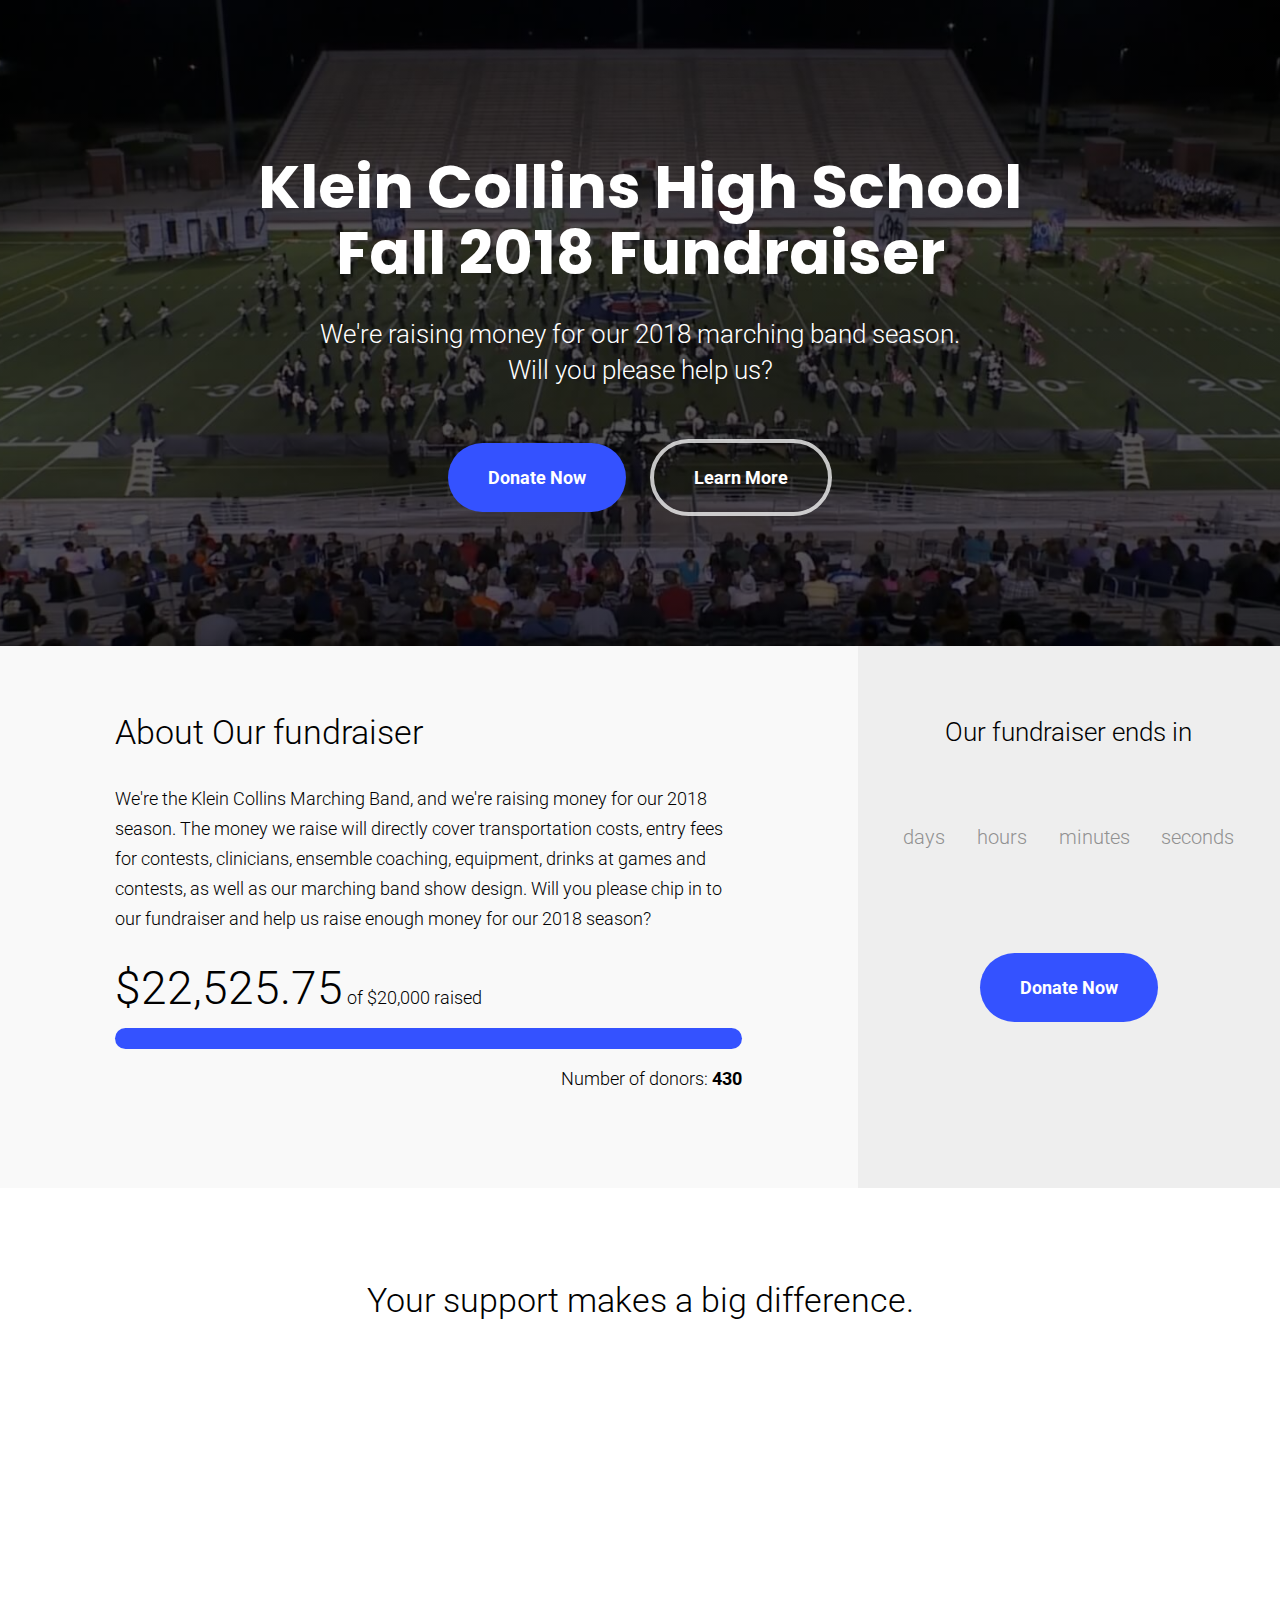
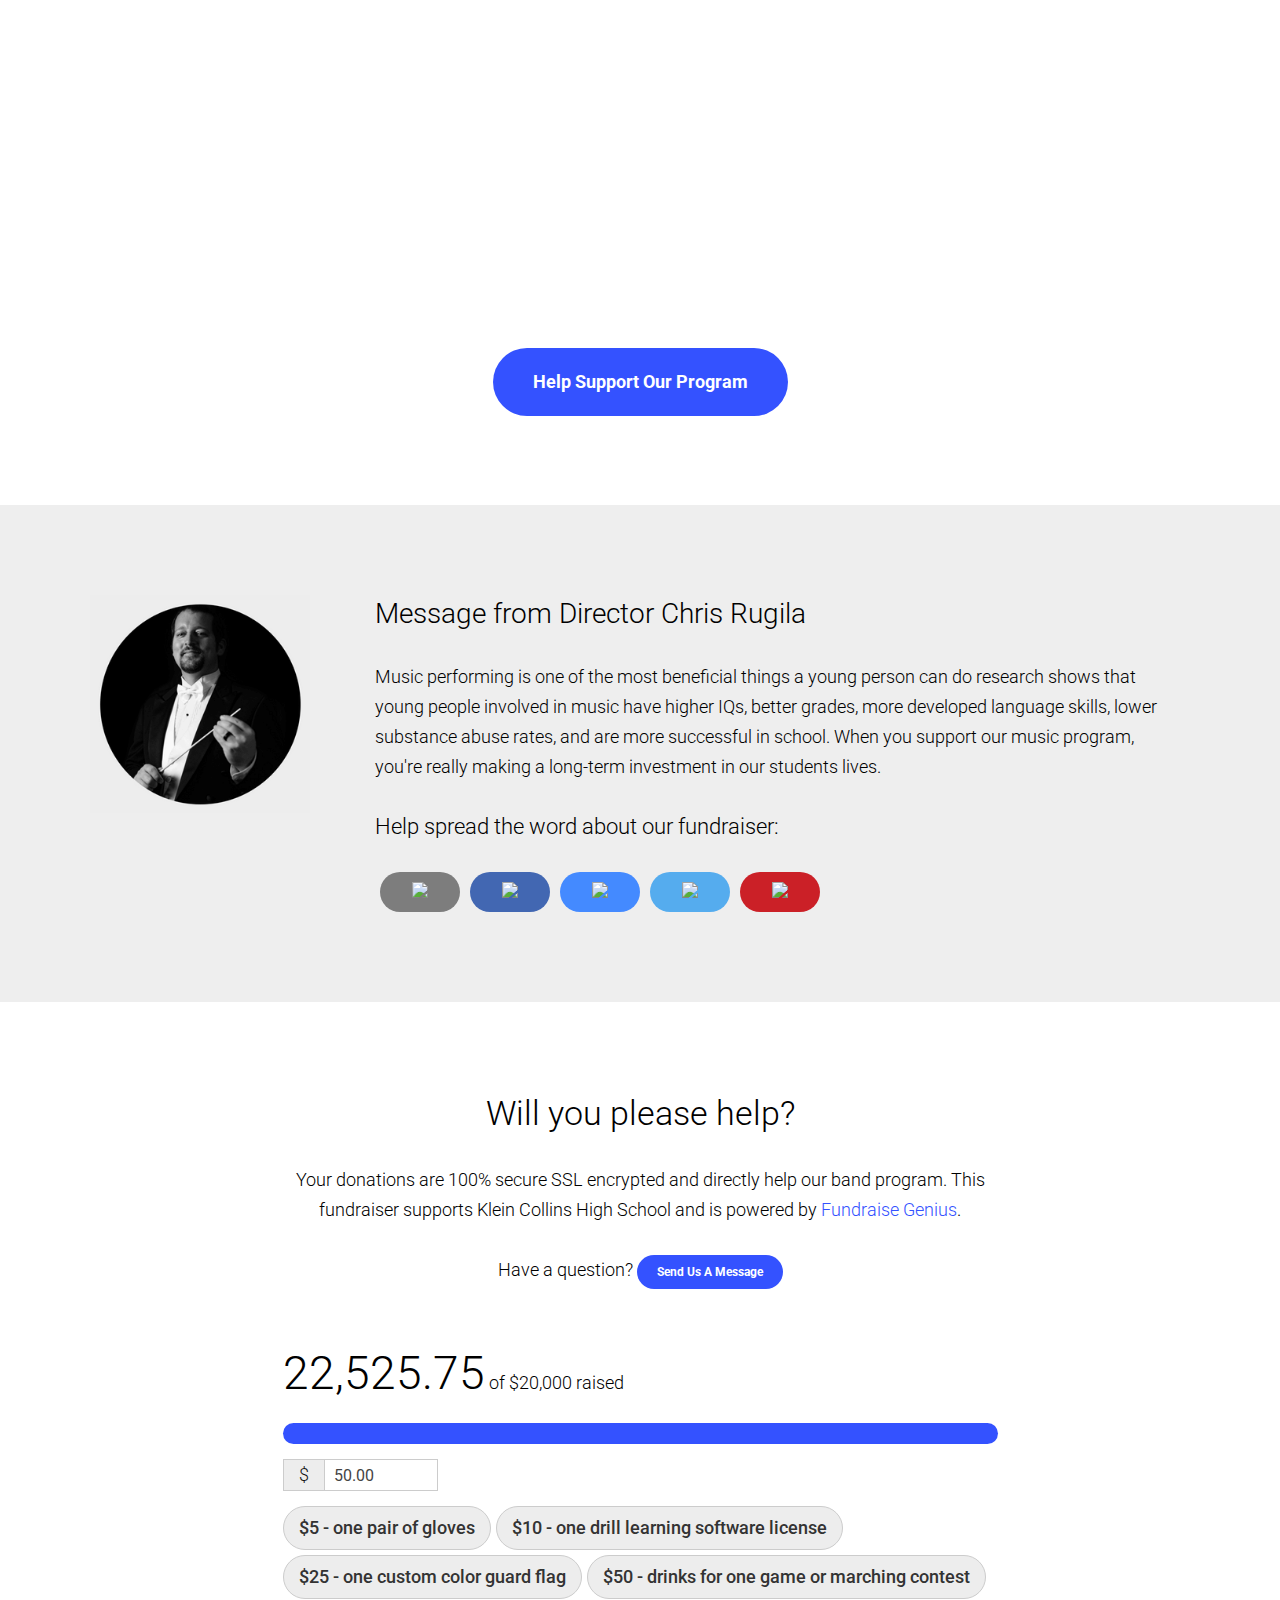
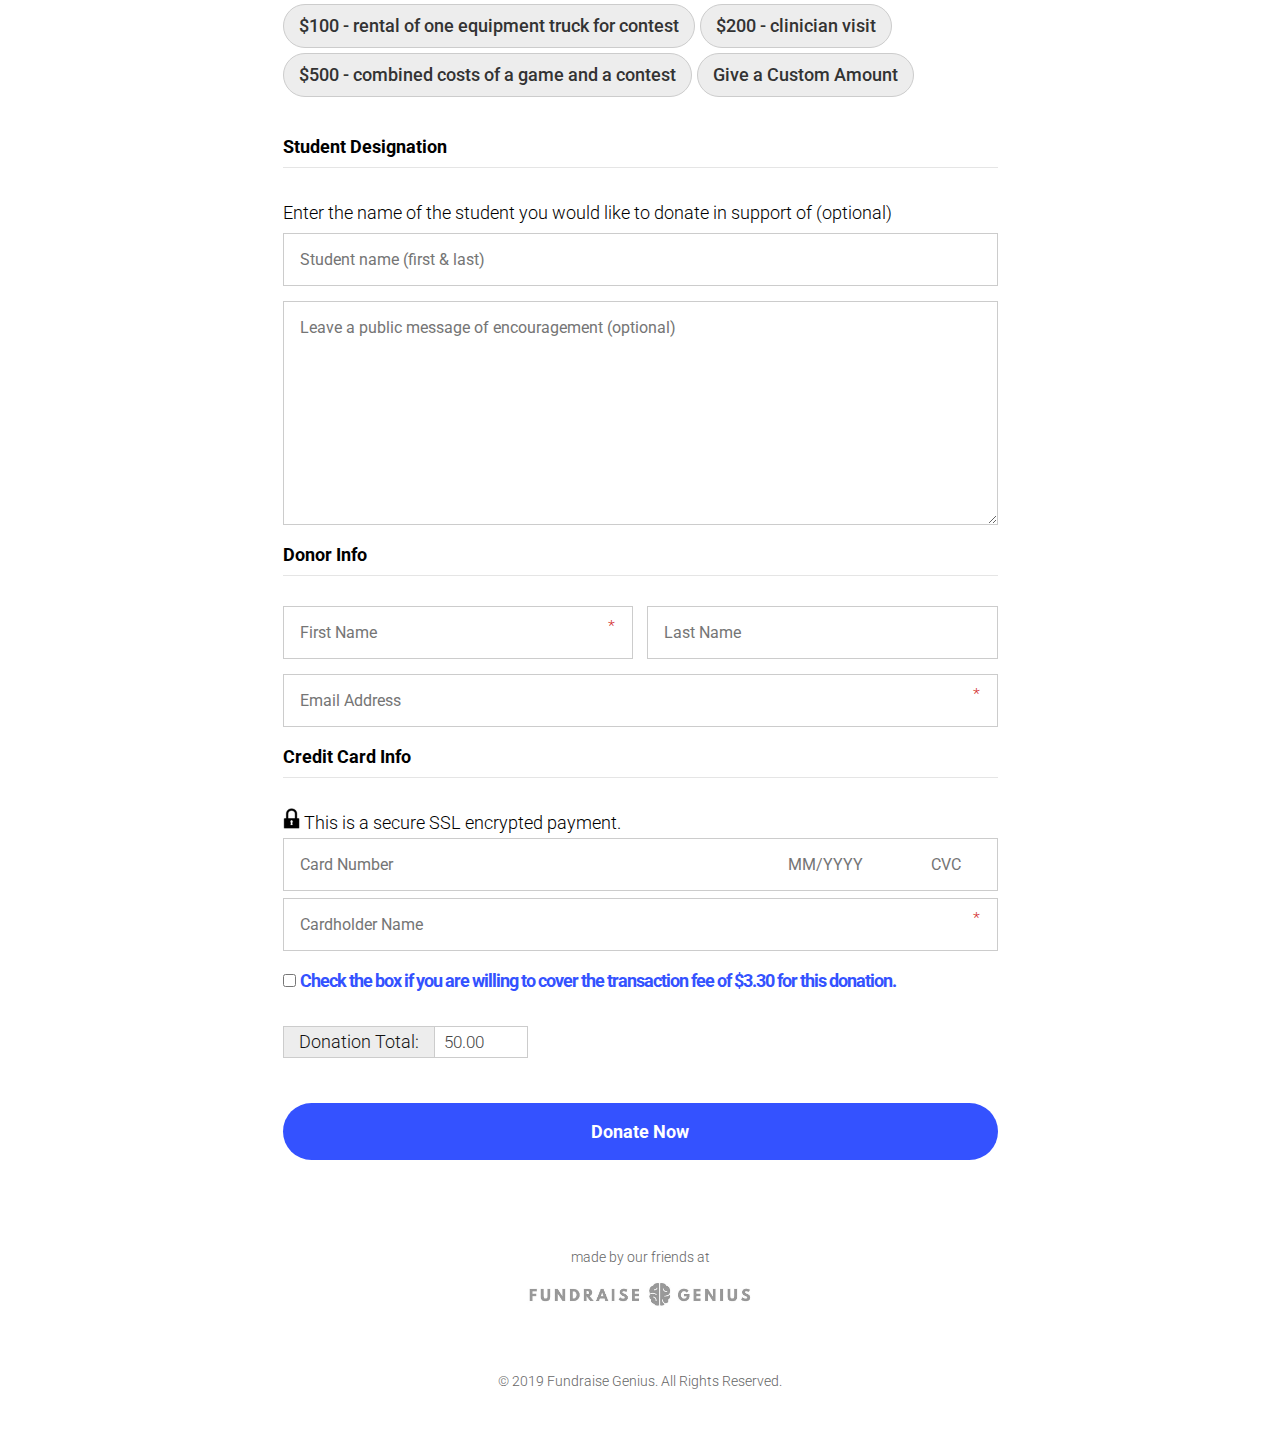
==== index.html @ 7524966f "gh pages" ====
<!DOCTYPE html>
<html lang="en">

<head>
     <meta charset="UTF-8">
     <meta name="viewport" content="width=device-width, initial-scale=1.0">
     <meta http-equiv="X-UA-Compatible" content="ie=edge">
     <title>Klein Collins High School Fall 2018 Fundraiser - Fundraise Genius</title>
     <!-- Google Fonts -->
     <link href="https://fonts.googleapis.com/css?family=Poppins:400,700|Roboto:300,400&display=swap" rel="stylesheet">
     <!-- Font Awesome -->
     <link rel="stylesheet" href="https://use.fontawesome.com/releases/v5.7.0/css/all.css"
          integrity="sha384-lZN37f5QGtY3VHgisS14W3ExzMWZxybE1SJSEsQp9S+oqd12jhcu+A56Ebc1zFSJ" crossorigin="anonymous">
     <!-- Main CSS -->
     <link rel="stylesheet" type="text/css" href="style.css">
     <!-- Icon for page tab -->
     <link rel="shortcut icon" href="./img/FG-brain-fav-min.png" type="image/x-icon">
</head>

<body id="#klein-collins">
     <header class="text-center" id="welcome-banner">
          <div class="welcome-content-wrap">
               <h1>Klein Collins High School<br>
                    Fall 2018 Fundraiser
               </h1>
               <h3 class="tagline">We're raising money for our 2018 marching band season.<br>
                    Will you please help us?
               </h3>
               <div class="action-btns text-center">
                    <a class="btn btn-large btn-blue" href="#donate">Donate Now</a>
                    <a class="btn btn-large btn-gray-border" href="#learn-more">Learn More</a>
               </div>
          </div>
     </header>
     <!-- Main -->
     <main>
          <div class="flex" id="learn-more">
               <section class="about-fundraiser">
                    <h2 class="section-title">About Our fundraiser</h2>
                    <p>
                         We're the Klein Collins Marching Band, and we're raising money for our 2018 season. The money
                         we raise will directly cover transportation costs, entry fees for contests, clinicians,
                         ensemble coaching, equipment, drinks at games and contests, as well as our marching band show
                         design. Will you please chip in to our fundraiser and help us raise enough money for our 2018
                         season?
                    </p>
                    <span class="text-large">$22,525.75</span> of $20,000 raised
                    <div class="progress-bar"></div>
                    <p style="text-align:right;">Number of donors: <span class="bold">430</span></p>
               </section>
               <section class="fundraiser-countdown text-center">
                    <h3 class="section-title" style="font-size: 26px;">Our fundraiser ends in</h3>
                    <div class="flex countdown-timer">
                         <div class="timer-item">
                              <p id="timer-days"></p>
                              <span class="timer-label">days</span>
                         </div>
                         <div class="timer-item">
                              <p id="timer-hours"></p>
                              <span class="timer-label">hours</span>
                         </div>
                         <div class="timer-item">
                              <p id="timer-minutes"></p>
                              <span class="timer-label">minutes</span>
                         </div>
                         <div class="timer-item">
                              <p id="timer-seconds"></p>
                              <span class="timer-label">seconds</span>
                         </div>
                    </div>
                    <a class="btn btn-large btn-blue" href="#donate">Donate Now</a>
               </section>
          </div>
          <!-- Your Support Video Section -->
          <section class="video text-center">
               <div class="container">
                    <h2 class="section-title">Your support makes a big difference.</h2>
                    <div id="video">
                         <p>
                              <script src="https://fast.wistia.com/embed/medias/9mfkq4sr37.jsonp" async></script>
                              <script src="https://fast.wistia.com/assets/external/E-v1.js" async></script>
                              <div class="wistia_responsive_padding" style="padding:56.25% 0 10px 0;position:relative;">
                                   <div class="wistia_responsive_wrapper"
                                        style="height:100%;left:0;position:absolute;top:0;width:100%;">
                                        <div class="wistia_embed wistia_async_9mfkq4sr37 videoFoam=true"
                                             style="height:100%;position:relative;width:100%">
                                             <div class="wistia_swatch"
                                                  style="height:100%;left:0;opacity:0;overflow:hidden;position:absolute;top:0;transition:opacity 200ms;width:100%;">
                                                  <img src="https://fast.wistia.com/embed/medias/9mfkq4sr37/swatch"
                                                       style="filter:blur(5px);height:100%;object-fit:contain;width:100%;"
                                                       alt="" aria-hidden="true"
                                                       onload="this.parentNode.style.opacity=1;" /></div>
                                        </div>
                                   </div>
                              </div>
                         </p>
                    </div>
                    <a class="btn btn-large btn-blue" href="#donate" style="display:inline-block;">Help
                         Support Our
                         Program</a>
               </div>
          </section>
          <!-- Message Section -->
          <section class="message">
               <div class="container flex message-wrap">
                    <div class="rounded-img">
                         <img src="./img/kchs_chris-min.png" class="rounded-img" alt="Director Chris Rugila">
                    </div>
                    <div class="message-content">
                         <h2 class="section-title" style="font-size: 28px;
                         line-height: 37px;">Message from Director Chris Rugila</h2>
                         <p>Music performing is one of the most beneficial things a young person can do research shows
                              that
                              young
                              people involved in music have higher IQs, better grades, more developed language skills,
                              lower
                              substance abuse rates, and are more successful in school. When you support our music
                              program,
                              you're
                              really making a long-term investment in our students lives.
                         </p>
                         <p style="font-size:22px;">Help spread the word about our fundraiser:</p>
                         <div class="flex social-icons">
                              <a href="mailto:support@fundraisegenius.com?&subject=&body=https://fundraisegenius.com/klein-collins "
                                   class="social-icon" style="background-color: #7d7d7d;">
                                   <img src="https://platform-cdn.sharethis.com/img/email.svg">
                              </a>
                              <a href="https://www.facebook.com/sharer/sharer.php?u=https://fundraisegenius.com/klein-collins"
                                   class="social-icon" style="background-color: #4267B2;">
                                   <img src="https://platform-cdn.sharethis.com/img/facebook.svg">
                              </a>
                              <a href="https://www.facebook.com/sharer/sharer.php?u=https://fundraisegenius.com/klein-collins"
                                   class="social-icon" style="background-color:#448AFF;">
                                   <img src="https://platform-cdn.sharethis.com/img/messenger.svg">
                              </a>
                              <a href="https://twitter.com/home?status=https://fundraisegenius.com/klein-collins "
                                   class="social-icon" style="background-color: #55acee;">
                                   <img src="https://platform-cdn.sharethis.com/img/twitter.svg">
                              </a>
                              <a href="https://pinterest.com/pin/create/button/?url=https://fundraisegenius.com/klein-collins&media=&description="
                                   class="social-icon" style="background-color: #CB2027;">
                                   <img src="https://platform-cdn.sharethis.com/img/pinterest.svg">
                              </a>
                         </div>
                    </div>
               </div>
          </section>
          <!-- Donate Section -->
          <section id="donate">
               <div class="container">
                    <div class="donate-wrap">
                         <h2 class="section-title text-center">Will you please help?</h2>
                         <p class="text-center">
                              Your donations are 100% secure SSL encrypted and directly help our band program. This
                              fundraiser
                              supports Klein Collins High School and is powered by <a
                                   href="https://fundraisegenius.com/">Fundraise Genius</a>.
                         </p>
                         <p class="text-center" style="padding-bottom: 60px;">
                              Have a question? <span>
                                   <button href="mailto:support@fundraisegenius.com" class="btn btn-blue btn-small">Send
                                        Us A
                                        Message</button>
                              </span>
                         </p>
                         <p style="display:block;padding-bottom: 10px;"><span class="text-large">22,525.75</span> of
                              $20,000 raised</p>
                         <div class="progress-bar"></div>
                         <div class="donation-items">
                              <div class="give-total">
                                   <span class="dollar-sign">$</span>
                                   <input type="text" id="donation-display" value="50.00">
                              </div>
                              <ul class="flex" id="donation-items">
                                   <li id="5-usd">$5 - one pair of gloves</li>
                                   <li id="10-usd">$10 - one drill learning software license</li id="10-usd">
                                   <li id="25-usd">$25 - one custom color guard flag</li>
                                   <li id="50-usd">$50 - drinks for one game or marching contest</li>
                                   <li id="100-usd">$100 - rental of one equipment truck for contest</li>
                                   <li id="200-usd">$200 - clinician visit</li>
                                   <li id="500-usd">$500 - combined costs of a game and a contest</li>
                                   <li id="custom-amt-usd">Give a Custom Amount</li>
                              </ul>
                         </div>
                         <p>
                              <legend class="bold">Student Designation</legend>
                         </p>
                         <form action="" method="post" id="donate-">
                              <!-- Form Submission is currently prevented with e.preventDefault() on lines 3-7 of main.js 
                              
                              IMPORTANT form needs id of "donate-form" -->
                              <div style="margin-bottom: 5px;">
                                   <label for="studentname">
                                        Enter the name of the student you would like to donate in support of (optional)
                                   </label>
                              </div>
                              <div class="form-field">
                                   <input type="text" name="studentname" placeholder="Student name (first & last)"
                                        id="studentname">
                              </div>
                              <div class="form-field">
                                   <textarea name="encouragement" id="public-message" cols="30" rows="10"
                                        placeholder="Leave a public message of encouragement (optional)"></textarea>
                              </div>
                              <p>
                                   <legend class="bold">Donor Info</legend>
                              </p>
                              <div class="flex name">
                                   <div class="form-field">
                                        <div class="is-required">*</div>
                                        <label for="first-name">First Name</label>
                                        <input type="text" name="firstname" placeholder="First Name" id="first-name"
                                             required>
                                   </div>
                                   <div class="form-field">
                                        <label for="last-name">Last Name</label>
                                        <input type="text" name="lastname" placeholder="Last Name" id="last-name">
                                   </div>
                              </div>
                              <div class="form-field">
                                   <div class="is-required">*</div>
                                   <label for="email">Email Address</label>
                                   <input type="email" name="email" placeholder="Email Address" id="email" required>
                              </div>
                              <p>
                                   <legend class="bold">Credit Card Info</legend>
                              </p>
                              <label>
                                   <span id="padlock">
                                        <img src="./img/padlock-min.png" alt="padlock icon">
                                   </span> This is a
                                   secure SSL
                                   encrypted payment.
                              </label>
                              <div class="form-field">
                                   <div class="flex" id="card-info">
                                        <div id="cc-no-wrap">
                                             <input type="text" placeholder="Card Number" id="card-no" required>
                                        </div>
                                        <div id="cc-exp-wrap">
                                             <input type="text" id="exp-date" placeholder="MM/YYYY" required>
                                        </div>
                                        <div id="cc-cvc-wrap">
                                             <input type="text" id="cvc" placeholder="CVC" required>
                                        </div>
                                        <div class="error-msg">
                                             <!-- JS error messages -->
                                        </div>
                                   </div>
                              </div>
                              <div class="form-field">
                                   <div class="is-required">*</div>
                                   <label for="cardholder-name">Cardholder Name</label>
                                   <input type="text" placeholder="Cardholder Name" id="cardholder-name" required>
                              </div>
                              <input type="checkbox" name="transactionFee" value="transaction-fee" id="fee-check">
                              <span>
                                   <label for="transactionFee" class="bold" id="transaction-fee">Check the box if
                                        you
                                        are willing to
                                        cover the transaction
                                        fee of $3.30 for this donation.</label>
                              </span>
                              <p>
                                   <div class="give-total total">
                                        <span id="donation-total-box">Donation Total:</span>
                                        <input type="text" id="donation-total" value="50.00">
                                   </div>
                              </p>
                              <input type="submit" class="btn btn-blue" value="Donate Now" id="submit-donation-btn">
                         </form>
                    </div>
               </div>
          </section>
     </main>

     <!-- Footer -->
     <footer>
          <div class="text-center text-small text-gray">made by our friends at</div>
          <div class="text-center footer-logo">
               <img src="./img/FG-Logo-Grey-2.jpg" alt="Gray Fundraise Genius Logo">
          </div>
          <p class="text-center text-small text-gray">&copy; 2019 Fundraise Genius. All Rights Reserved.</p>
     </footer>
     <!-- Back to top arrow -->
     <a class="back-to-top">
          <i class="fas fa-chevron-up"></i>
     </a>
     </div>

     <!-- jQuery -->
     <script src="https://code.jquery.com/jquery-3.4.0.min.js"
          integrity="sha256-BJeo0qm959uMBGb65z40ejJYGSgR7REI4+CW1fNKwOg=" crossorigin="anonymous"></script>
     <script src="https://cdnjs.cloudflare.com/ajax/libs/jquery.payment/3.0.0/jquery.payment.min.js"></script>
     <script src="./js/main.js"></script>

</body>

</html>
---- style.css ----
* {
     margin: 0;
     padding: 0;
     box-sizing: border-box;
}

body {
     background-color: #fff;
     color: #000;
     font-family: "Roboto", Arial, Helvetica, sans-serif;
     font-size: 18px;
     font-weight: 300;
     line-height: 30px;
     padding-bottom: 10px;
}

h1 {
     font-family: "Poppins", Arial, Helvetica, sans-serif;
     font-size: 38px;
     line-height: 38px;
     padding-bottom: 30px;
}

h2 {
     font-weight: 300;
     font-size: 36px;
     line-height: 46px;
     padding-bottom: 30px;
}

h3 {
     font-size: 22px;
     line-height: 34px;
     font-weight: 300;
     margin-bottom: 8px;
}

h4 {
     font-size: 18px;
     font-weight: 300;
     line-height: 30px;
     padding-bottom: 30px;
}

img {
     max-width: 100%;
}

a {
     text-decoration: none;
     color: #3452ff;
}

a:hover {
     color: #000;
}

header.nav {
     min-height: 80px;
}

@media only screen and (max-width: 1000px) {
     header.nav {
          min-height: 60px;
          height: auto;
     }
}

header.darken-header {
     background-color: rgba(0, 0, 0, .1);
}

p {
     font-size: 18px;
     font-weight: 300;
     line-height: 30px;
     padding-bottom: 30px;
}

section {
     padding: 7% 0;
}
@media only screen and (max-width: 1000px) {
     section {
          padding: 14% 0; 
     }
}
/* Global Styles */
.section-title {
     font-size: 34px;
     line-height: 44px;
     padding-bottom: 30px;
}
@media only screen and (max-width: 1000px) {
     .section-title {
          font-size: 28px;
          line-height: 37px;
     }
}
.container {
     padding: 0 90px;
     max-width: 1425px;
     margin: 0 auto;
}

@media only screen and (max-width: 1000px) {
     .container {
          width: auto;
     }
}
@media only screen and (max-width: 768px) {
     .container {
          padding: 0 45px;
     }
}
@media only screen and (max-width: 690px) {
     .container {
          padding: 0 100px;
     }
}
@media only screen and (max-width: 600px) {
     .container {
          padding: 0 70px;
     }
}
@media only screen and (max-width: 550px) {
     .container {
          padding: 0 40px;
     }
}
@media only screen and (max-width: 480px) {
     .container {
          padding: 0 30px;
     }
}
@media only screen and (max-width: 350px) {
     .container {
          padding: 0 10px;
     }
}

.flex {
     display: flex;
}

.bold {
     font-weight: bold;
}

.text-small {
     font-size: 14px;
     line-height: 15px;
}

.text-large {
     font-size: 46px;
     line-height: 48px;
}

.text-gray {
     color: #666;
}
.text-red {
     color: red !important;
}

.text-center {
     text-align: center;
}

.darken-background {
     background-color: rgba(0,0,0,0.8);
     transition: all 600ms ease-out;
}

.form-field {
     position: relative;
}
@media only screen and (max-width: 500px) {
     .form-field {
          margin: 0 auto;
     }
}

/* Buttons */
button.btn:focus {
     outline: none;
}
.btn {
     border-radius: 100px;
     font-family: "Roboto", Arial, Helvetica, sans-serif;
     color: #fff !important;
     cursor: pointer;
     font-weight: bold;
}
@media only screen and (max-width: 768px) {
     .btn {
          letter-spacing: normal;
     }
}

.btn-gray-border {
     background-color: transparent;
     border: 4px solid rgba(255, 255, 255, 0.75);
}
.btn-gray-border:hover {
     background-color: #3452ff;
     border-color: #3452ff;
     transition: all 300ms ease-out;
}

.btn-blue {
     background-color: #3452ff;
     border: none;
}
.btn-blue:hover {
     background-color: rgba(52, 82, 255, .7);
     transition: all 300ms ease-out;
}

.btn-large {
     font-size: 18px;
     line-height: 20px;
     padding: 24px 40px;
}

.btn-small {
     font-size: 12px;
     padding: 10px 20px;
     text-transform: capitalize;
}

/* End Global Styles */
.content-wrap {
     height: 100%;
}

.nav-menu {
     position: relative;
}

.nav-wrapper {
     position: fixed;
     top: 0;
     right: 0;
     flex-direction: row;
     justify-content: space-between;
     padding: 32px 90px 0 90px;
     width: 100%;
     box-sizing: border-box;
     transition: all 600ms ease-out;
     z-index: 500;
}

@media only screen and (max-width: 1000px) {
     .nav-wrapper {
          padding: 15px 90px 0 90px;
     }
}
@media only screen and (max-width: 768px) {
     .nav-wrapper {
          padding: 15px 45px 0 45px;
     }
}

@media only screen and (max-width: 690px) {
     .nav-wrapper {
          padding: 15px 100px 0 100px;
          margin: 0 auto;
     }
}
@media only screen and (max-width: 600px) {
     .nav-wrapper {
          padding: 15px 70px 0 70px;
     }
}
@media only screen and (max-width: 550px) {
     .nav-wrapper {
          padding: 15px 40px 0 40px;
     }
}
@media only screen and (max-width: 480px) {
     .nav-wrapper {
          padding: 15px 30px 0 30px;
     }
}
@media only screen and (max-width: 350px) {
     .nav-wrapper {
          padding: 15px 10px 0 10px;
     }
}

.nav-menu-logo {
     flex: 0 0 300px;
}
@media only screen and (max-width: 500px) {
     .nav-menu-logo {
          flex: 0 0 auto;
     }
}
.nav-menu-logo img {
     height: 30px;
     max-width: 100%;
}
@media only screen and (max-width: 1000px) {
     .nav-menu-logo img {
          height: 24px !important;
     }
}

nav {
     flex: 0 0 auto;
     max-width: 650px;
     font-family: "Roboto", Arial, Helvetica, sans-serif;
     color: #888;
}

ul.nav-menu-links {
     flex-direction: row;
     justify-content: space-evenly;
     list-style-type: none;
     margin: 0;
     padding: 0;
}
@media only screen and (max-width: 1000px) {
     ul.nav-menu-links {
          display: none;
    }
}
.nav-link {
     color: #888;
     font-size: 17px;
     font-weight: 300;
     letter-spacing: 0;
     line-height: 23.8px;
     margin: 0 20px;
     padding: 6px 0;
     position: relative;
     text-transform: capitalize;
}

.nav-link:after {
     background: #3452ff;
     bottom: 0;
     content: "";
     height: 2px;
     left: 50%;
     position: absolute;
     transition: width 0.3s ease 0s, left 0.3s ease 0s;
     width: 0;
}

.nav-link:hover:after {
     width: 100%;
     left: 0;
}

.bordered-nav-link {
     color: #888;
     font-size: 17px;
     font-weight: 300;
     letter-spacing: 0;
     line-height: 23.8px;
     margin: 0 20px;
     position: relative;
     text-transform: capitalize;
     padding: 6px 20px;
     border: 2px solid #888;
     border-radius: 30px 30px 30px 30px;
}
.bordered-nav-link:hover {
     color: #3452ff;
     border-color: #3452ff;
     transition: all .3s ease-out;
     box-shadow: 0 0px 1px #3452ff;
}

.mobile-menu-toggle-btn i {
     font-size: 24px;
     cursor: pointer;
}
@media only screen and (min-width: 1000px) {
     .mobile-menu-toggle-btn {
          display: none;
     }
}

/* Sidebar Nav Menu */
#sidebar-menu {
     position: fixed;
     top: 0;
     right: 0;
     width: 333px;
     visibility: visible; /* should be 'hidden' */
     background: #3452ff;
     height: 100vh;
     padding: 30px 50px 50px 50px;
     box-sizing: border-box;
     transform: translate3d(100%, 0, 0);
     transition: all 600ms ease-out;
}

@media only screen and (max-width: 500px) {
     #sidebar-menu {
          width: 300px;
     }
}

.show {
     visibility: visible;
     transform: translate3d(-333px, 0, 0);
}
@media only screen and (max-width: 500px) {
     .show {
          transform: translate3d(-300px, 0, 0);
     }
}

#mobile-menu-toggle-close {
     position: absolute;
     top: 22px;
     right: 22px;
}

#mobile-menu-toggle-close i {
     font-size: 24px;
     color: #fff;
}

ul.sidebar-menu-nav {
     list-style-type: none;
     margin: 0;
}

.sidebar-nav-link a {
     color: #fff;
     font-size: 30px;
     font-weight: bolder;
     line-height: 35px;
     letter-spacing: -1px;
     opacity: .7;
     text-transform: capitalize;
}

.sidebar-nav-link a:hover {
     opacity: 1;
     transition: all 600ms ease-out;
}
/* End of Navigation */

main.main-terms {
     margin: 0;
     padding-top: 50px;
     width: 100%;
     transition: all 600ms ease-out;
}
@media only screen and (max-width: 1000px) {
     main.main-terms {
          padding-top: 25px;
     }
}

main.main-terms ul {
     padding-bottom: 30px;
     padding-left: 2rem;
}

/* Klein Collins Page */
header#welcome-banner { 
     background-color: #444;
     background-image: linear-gradient(to bottom, rgba(0, 0, 0, 0.5), rgba(0, 0, 0, 0.5)), url('./img/kchs-background-min.jpg');
     background-size: cover;
     background-position: center center;
     background-repeat: no-repeat;
     color: #fff;
     padding: 12% 0 13% 0;
}
@media only screen and (max-width: 1300px) {
     header#welcome-banner { 
          padding: 12% 0;
     }
}
@media only screen and (max-width: 1000px) {
     header#welcome-banner { 
          padding: 15% 0 12% 0;
     }
}
@media only screen and (max-width: 768px) {
     header#welcome-banner { 
          padding: 14% 0 11% 0;
     }
}

#welcome-banner h1 {
     font-size: 60px;
     line-height: 66px;
}
@media only screen and (max-width: 1000px) {
     #welcome-banner h1 {
          font-size: 42px;
          line-height: 46px;
     }
}

#welcome-banner .welcome-content-wrap {
     width: 65%;
     margin: 0 auto;
}
@media only screen and (max-width: 1000px) {
     #welcome-banner .welcome-content-wrap {
          width: 75%;     }
}
@media only screen and (max-width: 768px) {
     #welcome-banner .welcome-content-wrap {
          width: 88%;     }
}
@media only screen and (max-width: 600px) {
     #welcome-banner .welcome-content-wrap {
          width: 95%;
     }
}
@media only screen and (max-width: 450px) {
     #welcome-banner .welcome-content-wrap {
          width: 98%;
     }
}

.tagline {
     font-size: 30px;
     font-weight: 300;
     line-height: 42px;
     margin: 0;
     padding: 0 0 75px 0;
}
@media only screen and (max-width: 1300px) {
     .tagline {
          font-size: 26px; 
          line-height: 36px;
     }
}
.action-btns a {
     margin: 0 10px;
}
@media only screen and (max-width: 1000px) {
     .tagline {
          font-size: 24px;
          line-height: 34px;
     }
     .action-btns {
          text-align: center;
     }
     .action-btns a {
          display: block;    
          max-width: 180px; 
          margin: 15px auto;
     }
}

/* Learn more Section */
#learn-more {
     flex-direction: row;
}
@media only screen and (max-width: 1000px) {
     #learn-more {
          flex-direction: column;
     }
}

#learn-more .about-fundraiser {
     flex: 0 0 67%;
     padding: 5% 9%;
     background-color: #f9f9f9;
}
@media only screen and (max-width: 1000px) {
     #learn-more .about-fundraiser {
          padding: 12% 9%;
     }
}

.progress-bar {
     display: block;
     height: 21px;
     width: 100%;
     background-color: #3452ff;
     border-radius: 100px;
     margin: 15px 0;
}

#learn-more section.fundraiser-countdown {
     background-color: #eeeeee;
     flex: 0 0 33%;
     padding: 5% 2%;
}
@media only screen and (max-width: 1189px) {
     #learn-more section.fundraiser-countdown {
          padding: 5% 1%;
     }
}
@media only screen and (max-width: 1089px) {
     #learn-more section.fundraiser-countdown {
          padding: 5% 0;
     }
}
@media only screen and (max-width: 1000px) {
     #learn-more section.fundraiser-countdown {
          background-color: #eeeeee;
          flex: 0 0 33%;
          padding: 13% 6%;
     }
}

.countdown-timer {
     flex-direction: row;
     justify-content: space-between;
     padding: 0 20px 120px 20px;
}
@media only screen and (max-width: 1000px) {
     .countdown-timer {
          padding: 0 25px 80px 25px;
          justify-content: space-around;
     }
}
@media only screen and (max-width: 500px) {
     .countdown-timer {
          justify-content: center;
     }
}

.fundraiser-countdown .timer-item p {
     font-size: 58px;
     font-weight: 400;
}
@media only screen and (max-width: 500px) {
     .timer-item p {
          font-size: 48px;
          padding: 10px 15px;
     }
}
@media only screen and (max-width: 350px) {
     .timer-item p {
          font-size: 34px;
          padding: 10px 6px;
     }
}
.timer-item .timer-label {
     font-size: 20px;
     font-weight: 300;
     color: rgb(145, 145, 145);
}

/* Video Section */
#video {
     max-width: 85%;
     margin: 0 auto;
}
@media only screen and (max-width: 768px) {
     #video {
          max-width: 100%;
     }
}

/* Message Section */
section.message {
     background-color: #eeeeee;
     flex-direction: row;
     width: 100%;
}

.message .message-wrap {
     flex-direction: row;
     justify-content: space-between;
}
@media only screen and (max-width: 1000px) {
     .message .message-wrap {
          flex-direction: column;
     }
}

.message .rounded-img {
     flex: 0 0 20%;
}
@media only screen and (max-width: 1000px) {
     .rounded-img img {
          max-width: 200px;
    }
}

.message .message-content {
     flex: 0 0 75%;
     padding: 0 10px;
}

.message .social-icons {
     flex-direction: row;
}

.social-icons {
     max-width: 95%;
     flex-direction: row;
     justify-content: flex-start;
}
@media only screen and (max-width: 768px) {
     .social-icons {
          max-width: 100%;
          width: 100%;
     }
}
@media only screen and (max-width: 365px) {
     .social-icons {
          flex-wrap: wrap;
     }
}

.social-icons a.social-icon {
     display: block;
     min-width: 60px;
     width: 80px;
     height: 40px;
     border-radius: 100px;
     background-color: blue;
     text-align: center;
     margin: 0 5px;
}

@media only screen and (max-width: 450px) {
     .social-icons a.social-icon {
          margin-bottom: 10px;
          width: 60px;
     }
}

.social-icon img {
     width: 65%;
}
@media only screen and (max-width: 1000px) {
     .social-icon img {
          width: 70%;
     }  
}
@media only screen and (max-width: 768px) {
     .social-icon img {
          width: 75%;
     }  
}
@media only screen and (max-width: 450px) {
     .social-icon img {
          width: 83%;
     }  
}

a.social-icon:hover {
     transition:all .3s ease-in;
     margin-top:-5px;
}

.social-icon img {
     padding: 10px 15px;
}

/* Donate Section */
.donate-wrap {
     width: 65%;
     margin: 0 auto;
}
@media only screen and (max-width: 1000px) {
     .donate-wrap {
          width: 100%;
     }
}

.give-total {
    background: rgb(237, 237, 237);
    width: 155px;
    position: relative;
}
@media only screen and (max-width: 479px) {
     .give-total.total {
          width: 100%;
          border: 1px solid #ccc;
          border-bottom: none;
     }
}

span#donation-total-box {
     position: absolute;
     top: 0;
     left: 0;
     background-color: rgb(237, 237, 237);
     padding: 0px 15px;
     color: #111;
     border: 1px solid #ccc;
}
@media only screen and (max-width: 479px){
     span#donation-total-box {
          position: static;
          border: none;
     }
}

span.dollar-sign {
     position: absolute;
     top: 0;
     left: 0;
     background-color: rgb(237, 237, 237);
     padding: 0px 15px;
     color: #111;
     border: 1px solid #ccc;
}

ul#donation-items {
     flex-wrap: wrap;
     list-style-type: none;
     padding-bottom: 30px;
}

#donation-items li {
     background-color: rgb(237, 237, 237);
     border-radius: 100px;
     border: 1px solid rgb(204, 204, 204);
     color: #333;
     font-size: 18px;
     font-weight: 500;
     padding: 6px 15px;
     margin: 0 5px 5px 0;
     cursor: pointer;
}

legend {
     font-size: 1.15rem;
     font-weight: 700;
     padding: 0 0 5px 0;
     border-bottom: 1px solid rgba(0,0,0,.1);
     width: 100%;
}

label#transaction-fee {
     letter-spacing: -1px;
     color: #3452ff;
     cursor: pointer;
}

.flex.name {
     flex-direction: row;
     justify-content: space-between;
}

.flex.name .form-field {
     flex: 0 0 49%;
}
@media only screen and (max-width: 481px) {
     .flex.name {
          flex-direction: column;
     }
     .flex.name .form-field {
          flex: 0 0 100%;
          width: 100%;
     }
}

.form-field label {
     position: absolute;
     color: #757575;
     font-size: 12px;
     line-height: 13px;
     font-weight: bold;
     opacity: 0;
     top: 0;
     left: 13px;
     right: 0;
     padding: 6px 0 0;
     z-index: 2;
}

.form-field label.show-label {
     opacity: 1;
     color: #1976d2;
     transition: all .2s ease-out;
}
.form-field label.blur {
     opacity: 1;
     color: #666;
     transition: all .2s ease-out;
}

.show-label:focus {
     color: #1976d2;
}

#donation-display {
     display: block; 
     color: #444;
     height: 10px;
     min-height: 10px;
     max-height: 10px;
     width: 155px;
     padding: 15px;
     padding-left: 50px;
}

#donation-total {
     display: block; 
     color: #444;
     height: 12px;
     min-height: 12px;
     max-height: 12px;
     font-size: 17px;
     font-weight: 300;
     width: 245px;
     padding: 15px;
     padding-left: 160px;
}
@media only screen and (max-width: 479px) {
     #donation-total {
          width: 100%;
          padding-left: 15px;
          border: 1px solid #ccc;
     }
}

input[type="text"],
input[type="email"],
textarea {
     font-family: "Roboto", Arial, Helvetica, sans-serif;
     font-size: 16px;
     margin-bottom: 15px;
     display: block;
     width: 100%;
     color: #333;
     min-height: 50px;
     padding: 16px;
     border: 1px solid #ccc;
     transition: all .3s ease-out;
}
input[type="text"]:focus,
input[type="email"]:focus,
textarea:focus {
     outline: none;
     border: 1px solid #999;
}

.is-required {
     opacity: 1;
     content: "*";
     display: block;
     position: absolute;
     top: 1px;
     right: 18px;
     font-size: 16px;
     line-height: 1.75;
     color: #d32f2f;
     transition: all .2s ease-in-out;
     padding: 6px 0 0;
     z-index: 1;
}

form #padlock img {
     width: 100%;
     max-width: 100%;
}

form #padlock {
     max-width: 17px;
     display: inline-block;
}

#card-info {
     height: 50px;
     margin: 0 0 10px 0;
     box-sizing: border-box;
     position: relative;
     width: 100%;
}
@media only screen and (max-width: 710px) {
     #card-info {
          flex-wrap: wrap;
     }
     #cardholder-name {
          margin-top: 90px;
     }
}

#card-info .error-msg {
     display: none;
}

#cc-no-wrap {
     flex: 1 0 60%;
}
#cc-exp-wrap {
     flex: 0 0 20%;
}
#cc-cvc-wrap {
     flex: 0 0 10%;
}
@media only screen and (max-width: 710px) {
     #cc-no-wrap {
          flex: 0 0 100%;
     }
     #cc-exp-wrap {
          flex: 1 0 65%;
     }
     #cc-cvc-wrap {
          flex: 1 1 35%;
     }
}

#card-no {
     border-right: none;
     flex: 1 1 64%;
}

#exp-date {
     border-left: none;
     border-right: none;
     padding: 16px 5px;
     flex: 0 1 23%;
}
#cvc {
     border-left: none;
     padding: 16px 5px;
     flex: 0 1 13%;
}

@media only screen and (max-width: 710px) {
     #card-no {
          border-right: 1px solid #999;
          border-left: 1px solid #999;

     }
     #exp-date {
          border-left: 1px solid #999;
          border-right: 1px solid #999;
          flex: 1 1 50%;
          padding: 0 0 0 16px;
     }
     #cvc {
          flex: 1 1 40%;
          border-right: 1px solid #999;
          height: 50px;
          padding: 16px;
     }
}
#card-no:focus {
     border: 1px solid #ccc;
     border-right: none;
}
#exp-date:focus {
     border: 1px solid #ccc;
     border-left: none;
     border-right: none;
}
@media only screen and (max-width: 710px) {
     #exp-date:focus {
          border-left: 1px solid #ccc;
          border-right: 1px solid #ccc;
     }
}
#cvc:focus {
     border: 1px solid #ccc;
     border-left: none;
}
@media only screen and (max-width: 710px) {
     #cvc:focus {
          border-right: 1px solid #ccc;
     }
}

input[type="submit"]#submit-donation-btn {
     font-size: 18px;
     width: 100%;
     padding: 18px 23px;
}

.footer-logo {
     max-width: 247px;
     padding: 10px 0 50px 0; 
     margin: 0 auto;
}

/* back to top arrow button */
.back-to-top {
     position: fixed;
     bottom: 20px;
     right: 20px;
     background: rgba(0,0,0,0.25)!important;
     box-shadow: 0 1px 2px rgba(68, 76, 92, .1);
     border-radius: 200px;
     -webkit-border-radius: 200px;
     display: none;
     color: #fff;
     cursor: pointer;
     line-height: 12px;  
     height: 30px;
     width: 30px;
     overflow: hidden;
     text-align: center;
     transition: all 0.2s ease-in;
     z-index: 9999;
}

.back-to-top:hover {
     color: #3452ff;
     background: #3452ff!important;
}

.back-to-top-show {
     display: block;
}


/* TESTING */
.br {
     border: 2px solid red;
}

.by {
     border: 2px solid yellow;
}

.bg {
     border: 2px solid green;
}
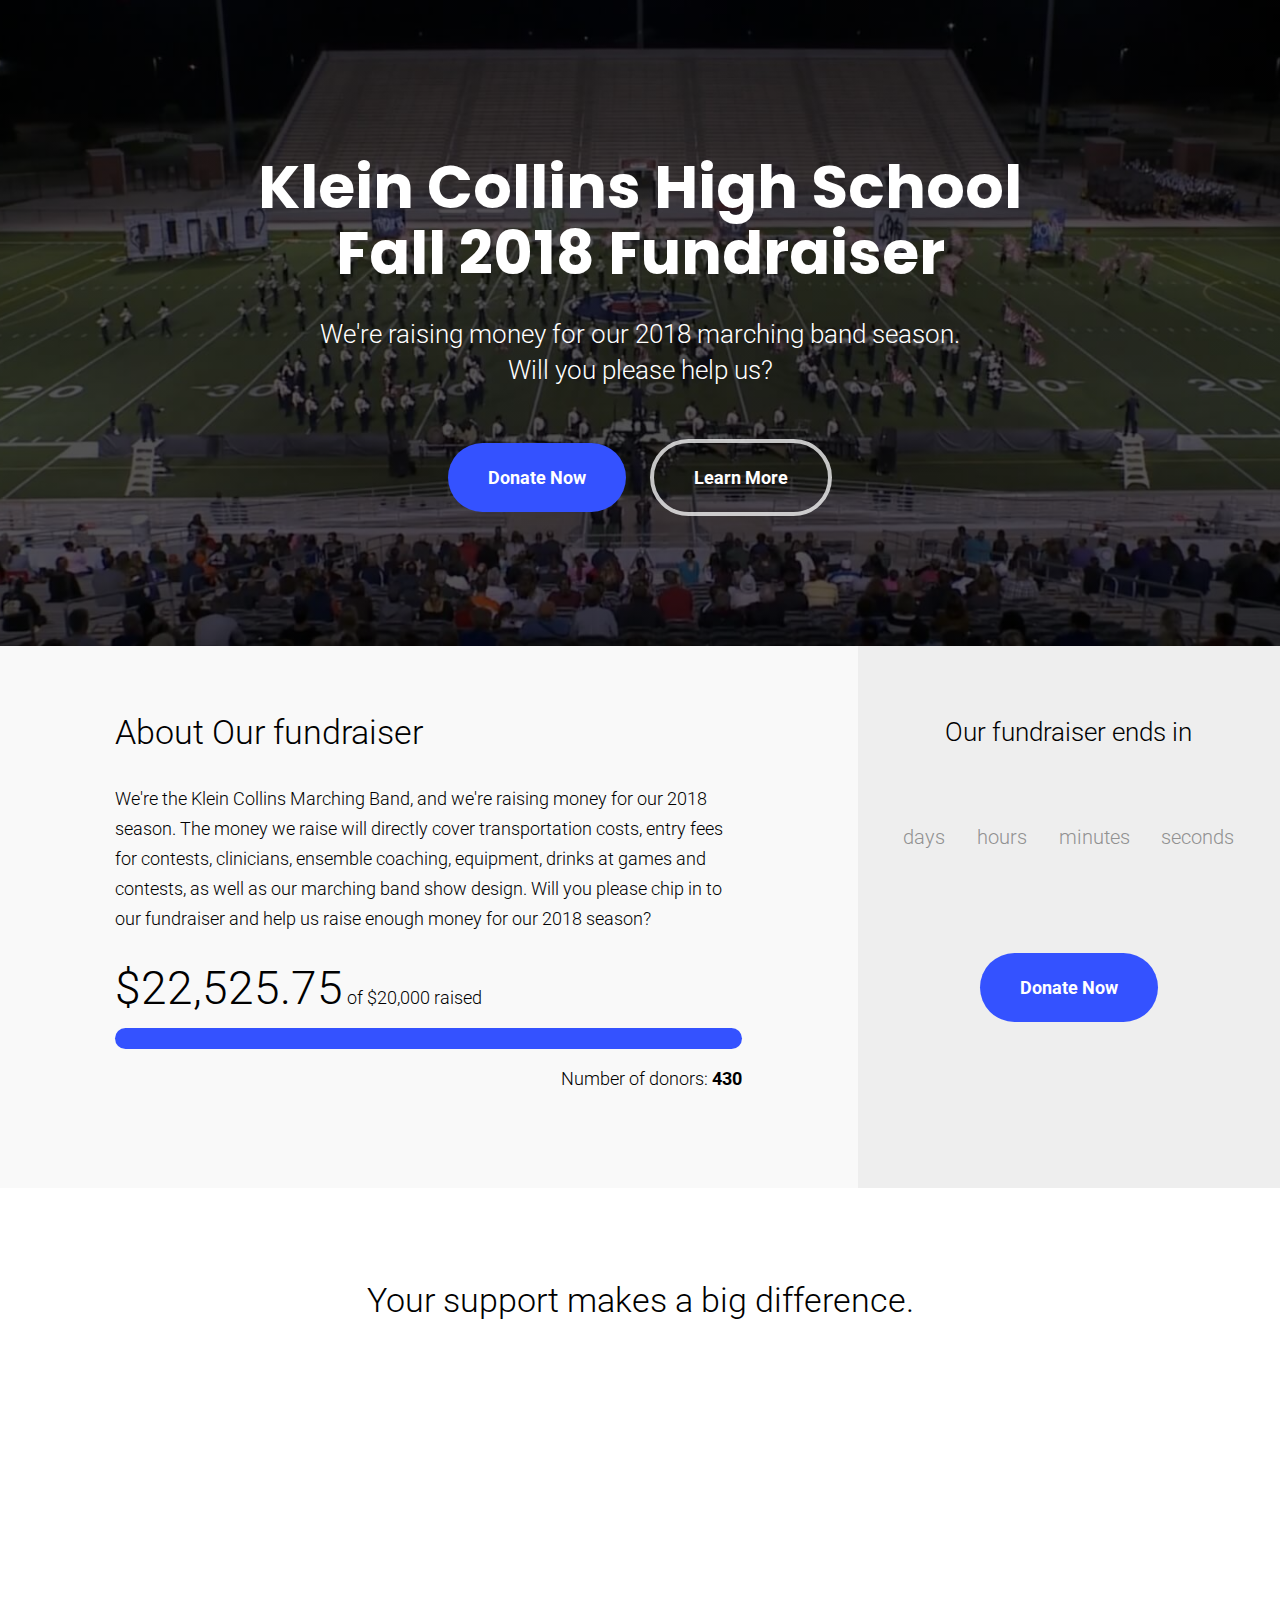
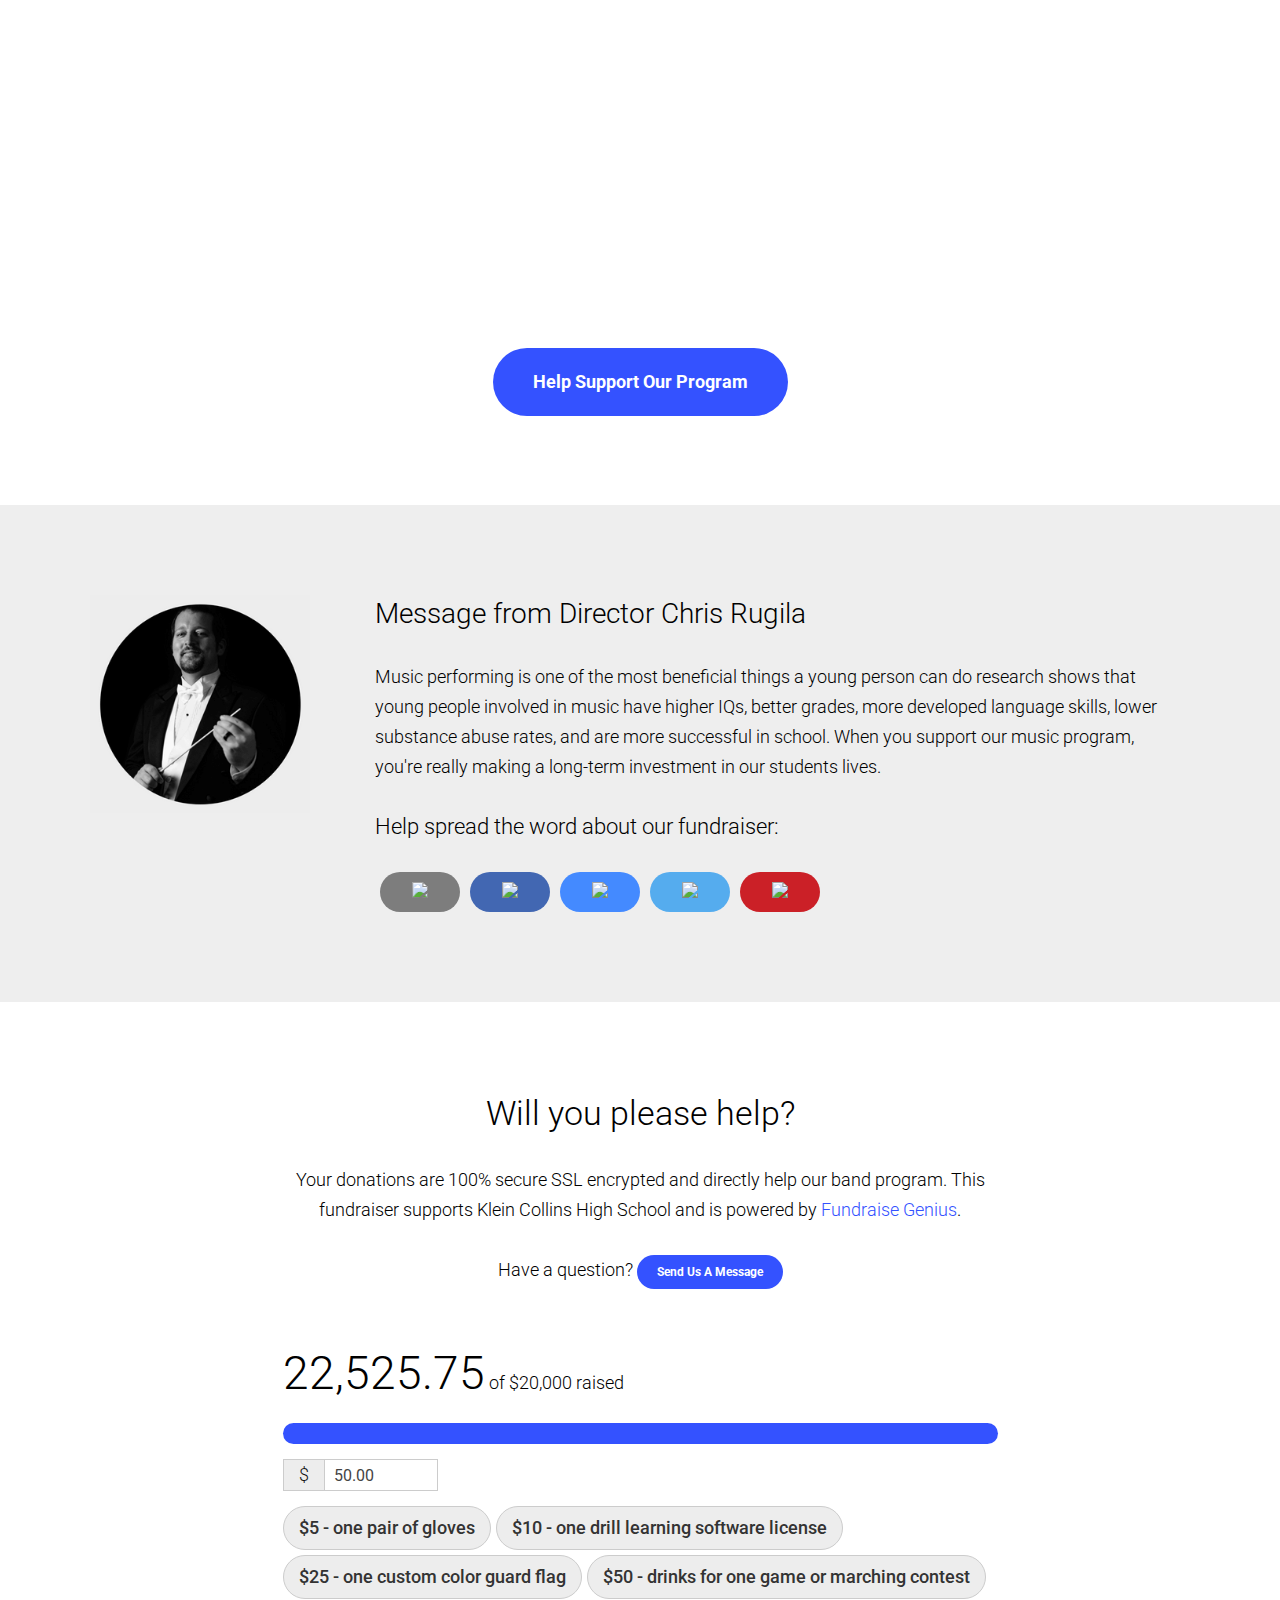
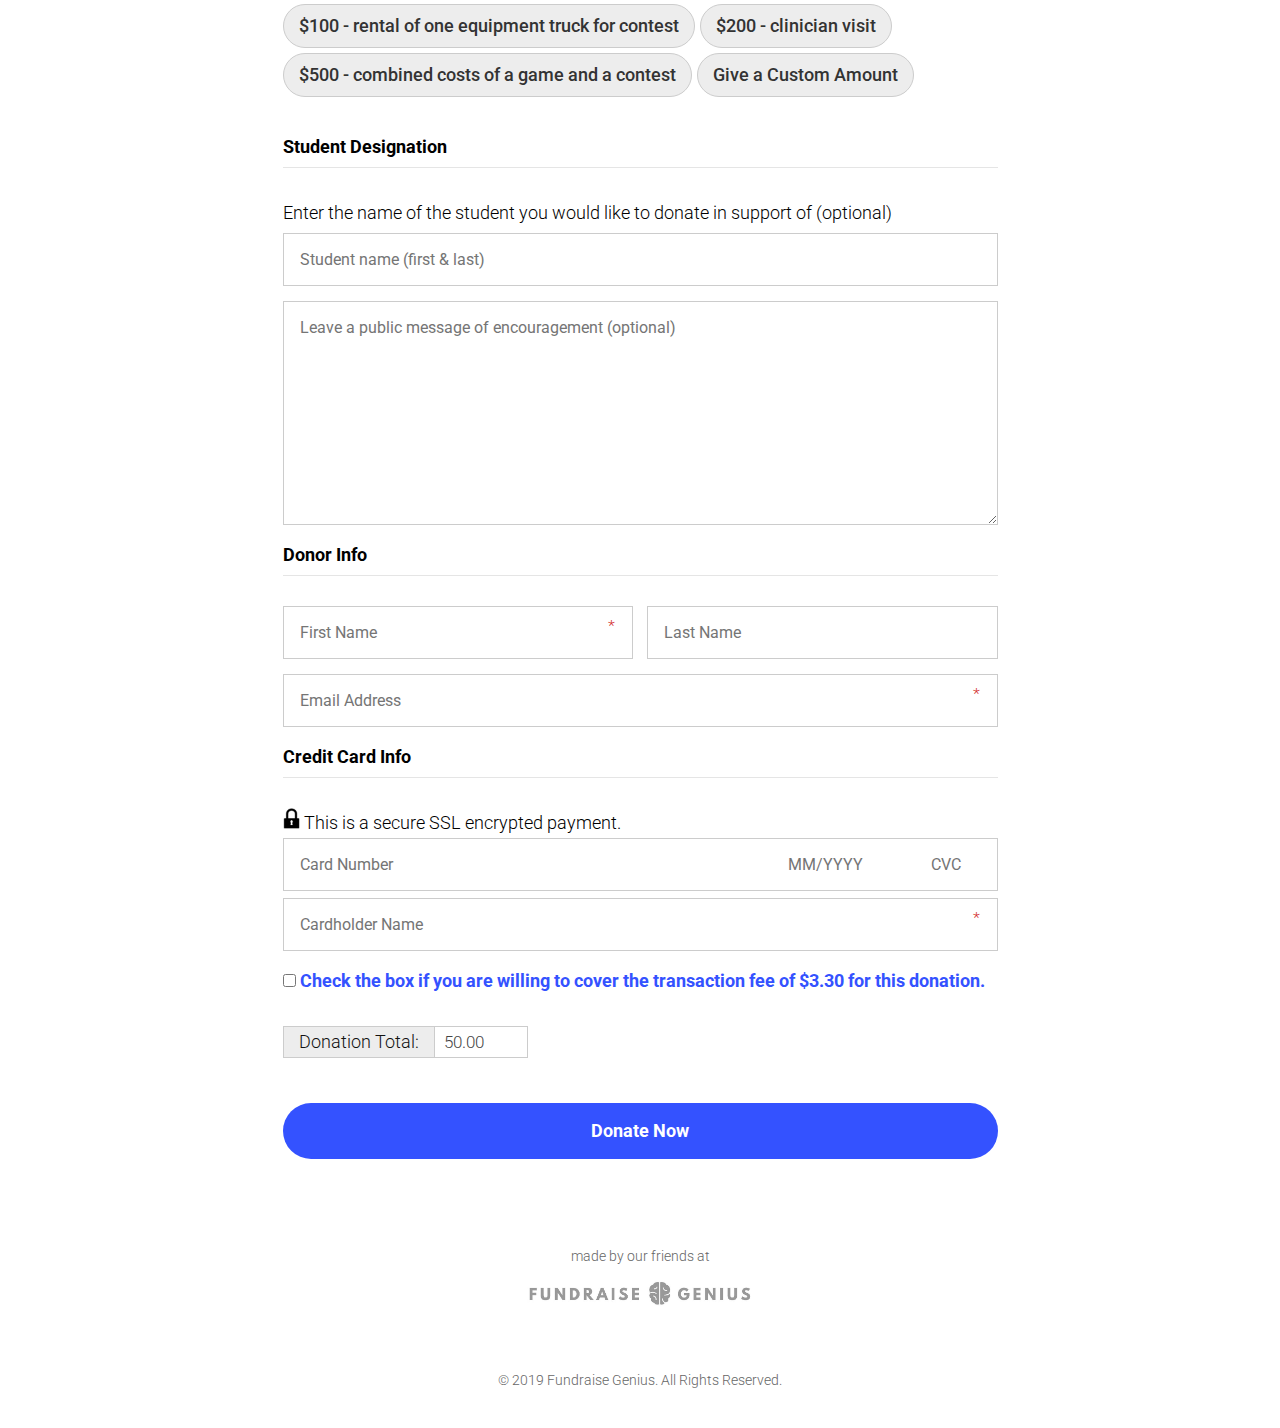
==== commit 419a7d0d: "finished again" ====
--- a/index.html
+++ b/index.html
@@ -187,8 +187,7 @@
                          </p>
                          <form action="" method="post" id="donate-">
                               <!-- Form Submission is currently prevented with e.preventDefault() on lines 3-7 of main.js 
-                              
-                              IMPORTANT form needs id of "donate-form" -->
+                              FORM SHOULD HAVE THE ID OF "donate-form" -->
                               <div style="margin-bottom: 5px;">
                                    <label for="studentname">
                                         Enter the name of the student you would like to donate in support of (optional)
@@ -267,7 +266,8 @@
                                         <input type="text" id="donation-total" value="50.00">
                                    </div>
                               </p>
-                              <input type="submit" class="btn btn-blue" value="Donate Now" id="submit-donation-btn">
+                              <input type="submit" class="btn btn-blue btn-large" value="Donate Now"
+                                   id="submit-donation-btn">
                          </form>
                     </div>
                </div>
--- a/style.css
+++ b/style.css
@@ -195,7 +195,7 @@
 }
 @media only screen and (max-width: 768px) {
      .btn {
-          letter-spacing: normal;
+          letter-spacing: 0;
      }
 }
 
@@ -628,18 +628,18 @@
 
 .fundraiser-countdown .timer-item p {
      font-size: 58px;
-     font-weight: 400;
+     font-weight: 300;
 }
 @media only screen and (max-width: 500px) {
-     .timer-item p {
+     .fundraiser-countdown .timer-item p {
+          font-size: 52px;
+          padding: 10px 15px;
+     }
+}
+@media only screen and (max-width: 350px) {
+     .fundraiser-countdown .timer-item p {
           font-size: 48px;
-          padding: 10px 15px;
-     }
-}
-@media only screen and (max-width: 350px) {
-     .timer-item p {
-          font-size: 34px;
-          padding: 10px 6px;
+          padding: 10px 5px;
      }
 }
 .timer-item .timer-label {
@@ -828,13 +828,14 @@
 legend {
      font-size: 1.15rem;
      font-weight: 700;
+     letter-spacing: 0px;
      padding: 0 0 5px 0;
      border-bottom: 1px solid rgba(0,0,0,.1);
      width: 100%;
 }
 
 label#transaction-fee {
-     letter-spacing: -1px;
+     letter-spacing: 0px;
      color: #3452ff;
      cursor: pointer;
 }
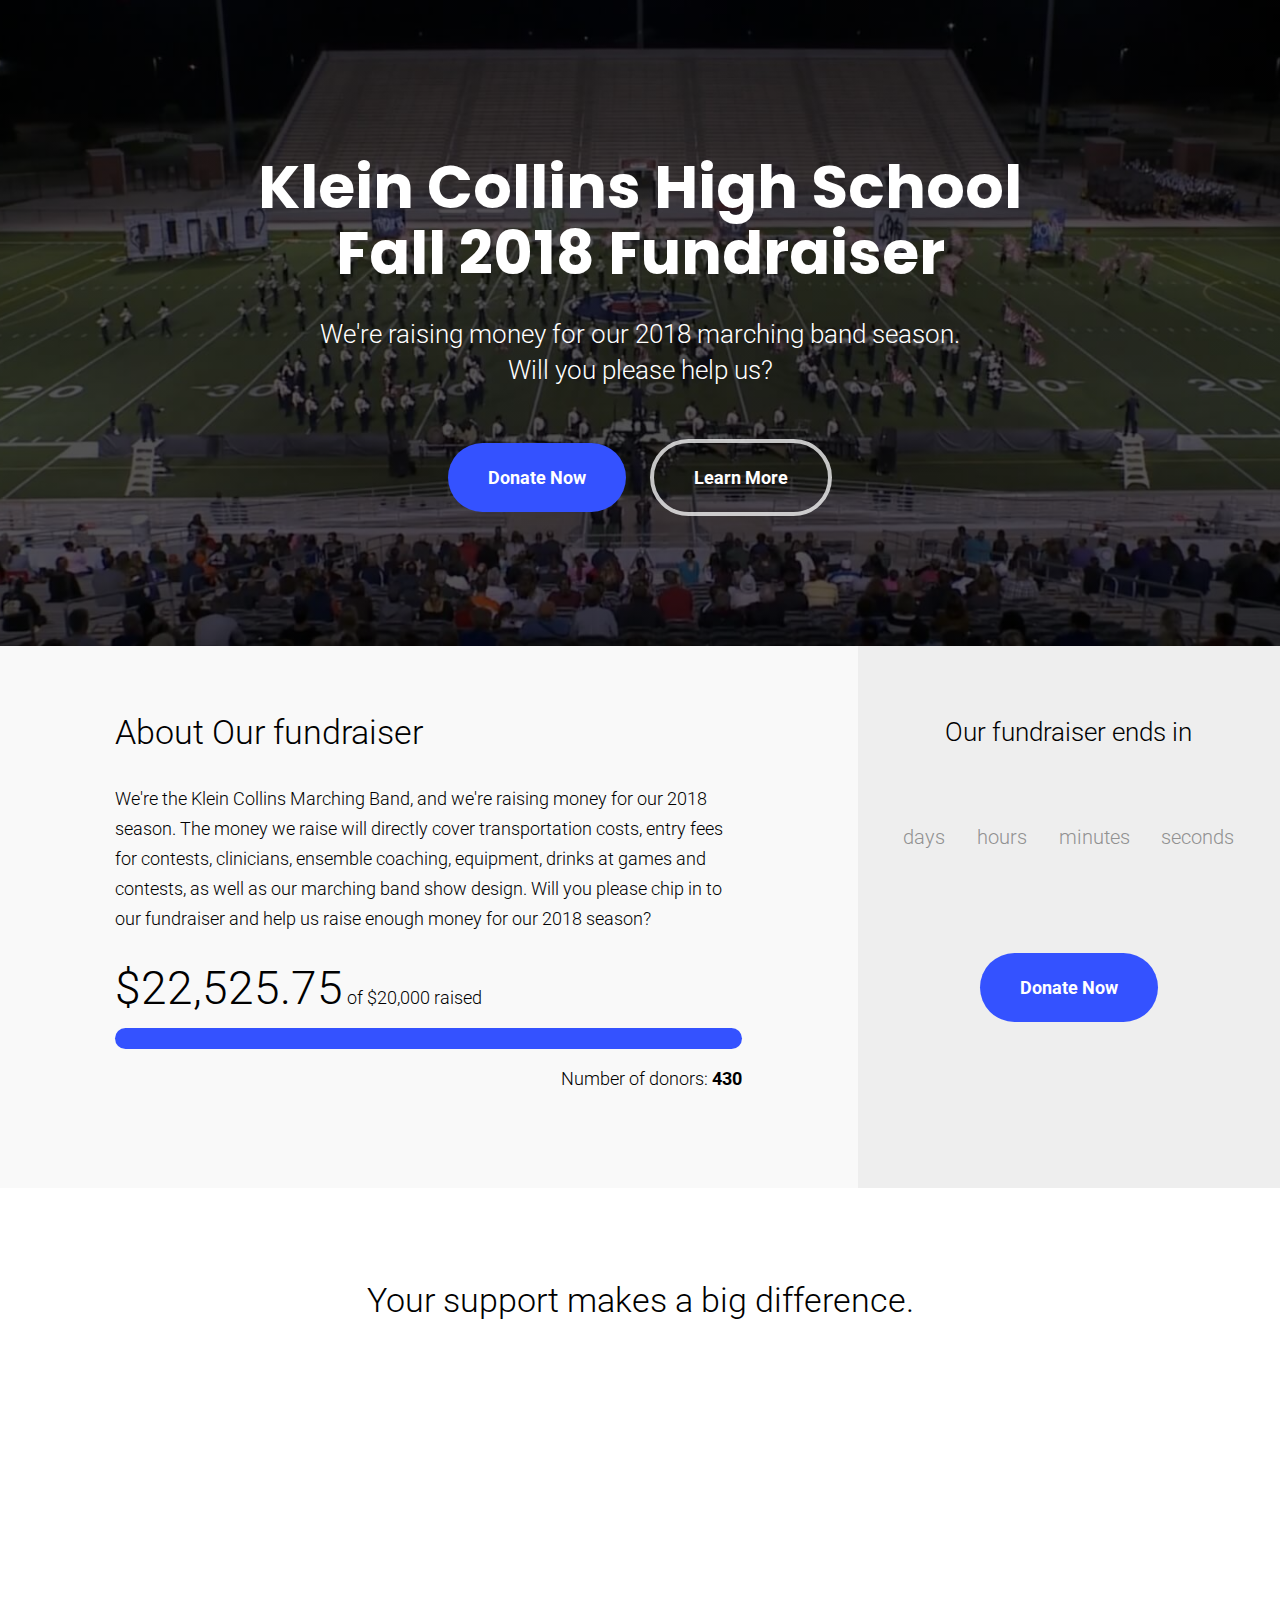
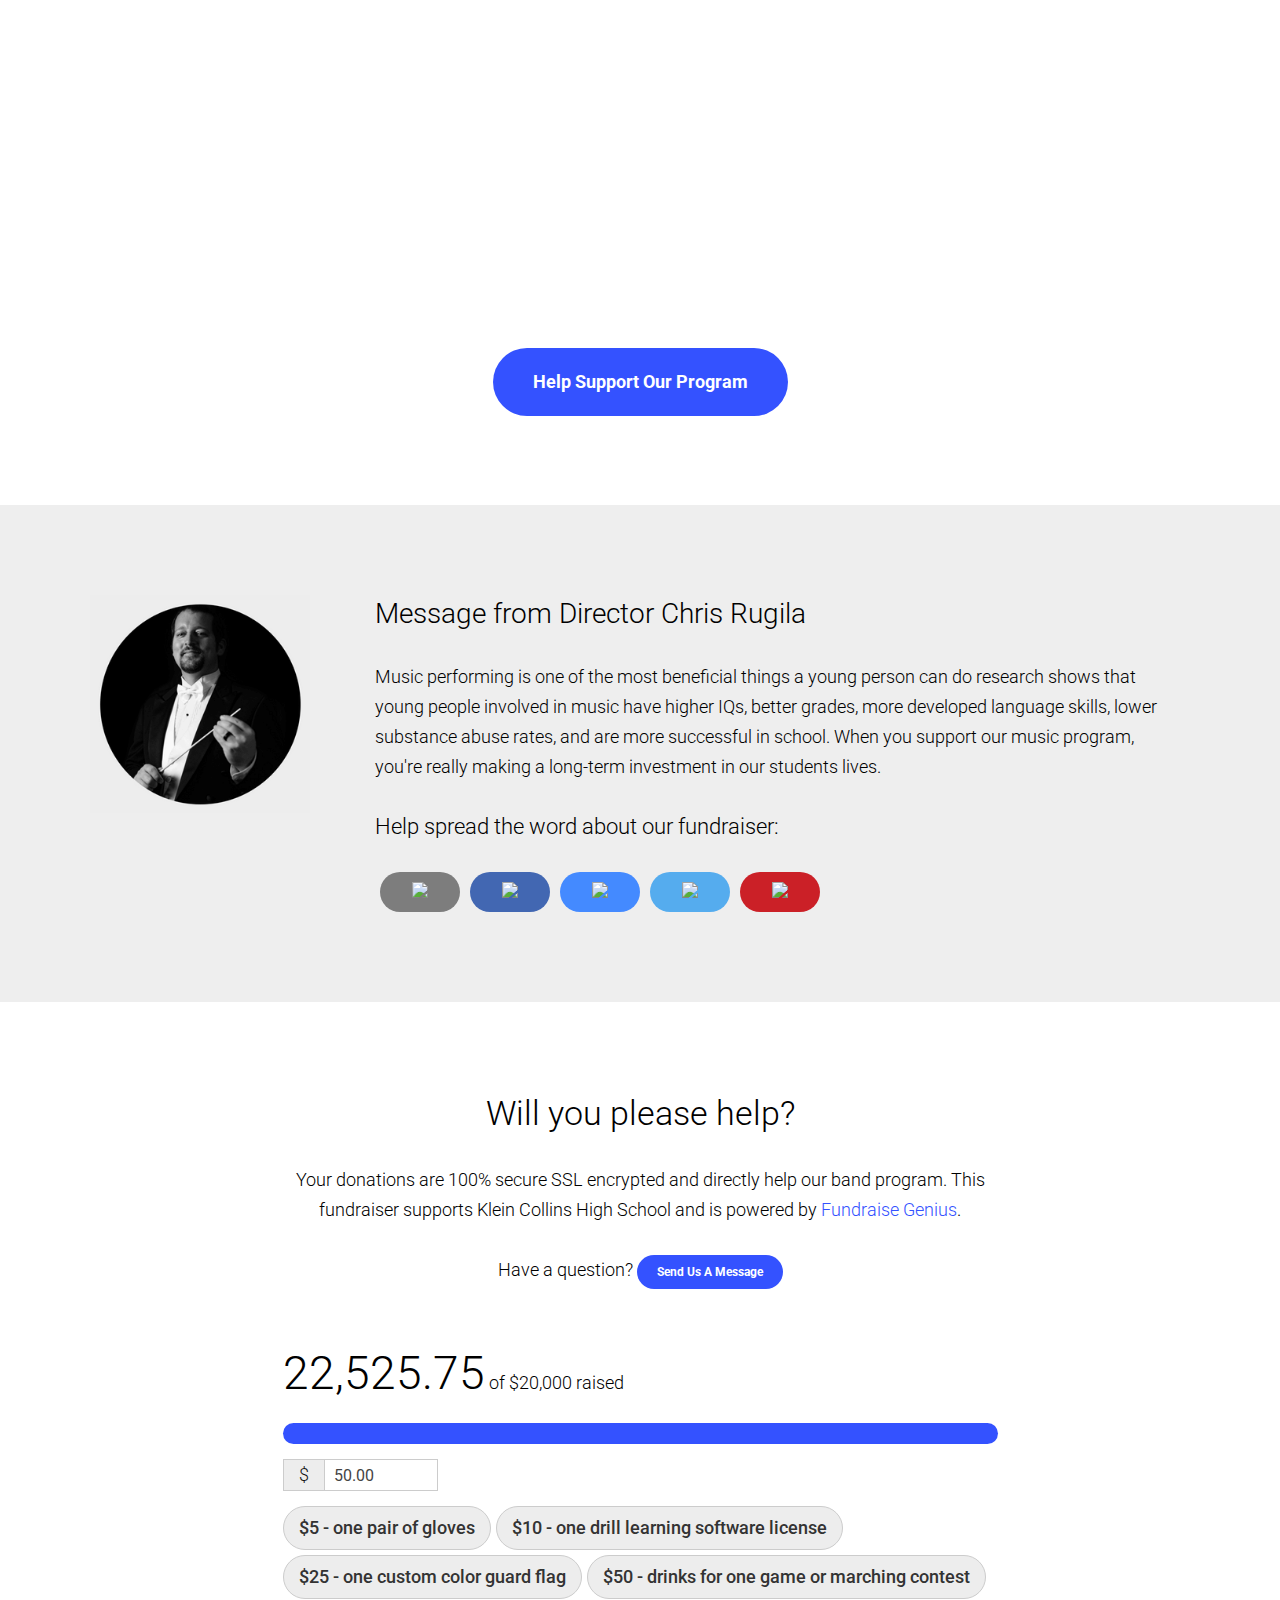
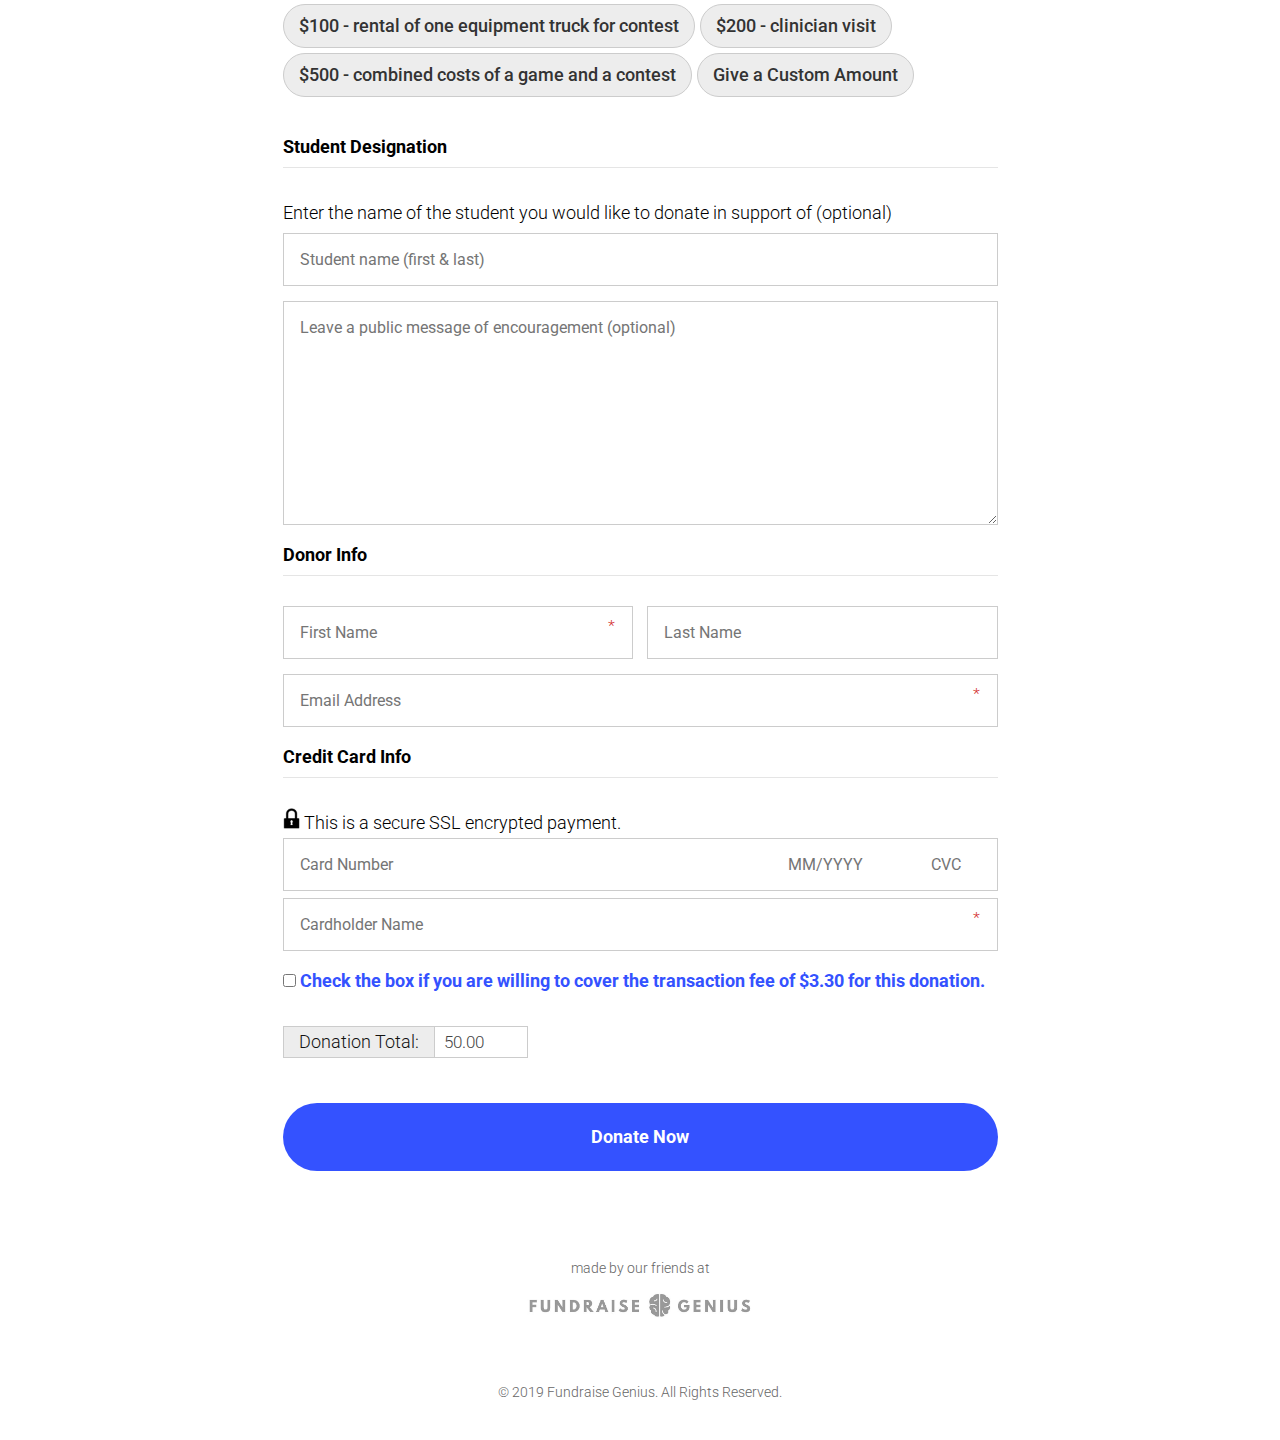
==== commit 57c00533: "sub" ====
--- a/index.html
+++ b/index.html
@@ -27,8 +27,8 @@
                     Will you please help us?
                </h3>
                <div class="action-btns text-center">
-                    <a class="btn btn-large btn-blue" href="#donate">Donate Now</a>
-                    <a class="btn btn-large btn-gray-border" href="#learn-more">Learn More</a>
+                    <a class="btn btn-large btn-blue" href="#donate"><span>Donate Now</span></a>
+                    <a class="btn btn-large btn-gray-border" href="#learn-more"><span>Learn More</span></a>
                </div>
           </div>
      </header>
@@ -266,8 +266,9 @@
                                         <input type="text" id="donation-total" value="50.00">
                                    </div>
                               </p>
-                              <input type="submit" class="btn btn-blue btn-large" value="Donate Now"
-                                   id="submit-donation-btn">
+
+                              <input type="submit" class="btn btn-large btn-blue" href="#donate"
+                                   id="submit-donation-btn" value="Donate Now">
                          </form>
                     </div>
                </div>
--- a/style.css
+++ b/style.css
@@ -195,7 +195,7 @@
 }
 @media only screen and (max-width: 768px) {
      .btn {
-          letter-spacing: 0;
+          letter-spacing: 0px;
      }
 }
 
@@ -551,7 +551,7 @@
      }
      .action-btns a {
           display: block;    
-          max-width: 180px; 
+          max-width: 200px; 
           margin: 15px auto;
      }
 }
@@ -1069,7 +1069,6 @@
 input[type="submit"]#submit-donation-btn {
      font-size: 18px;
      width: 100%;
-     padding: 18px 23px;
 }
 
 .footer-logo {
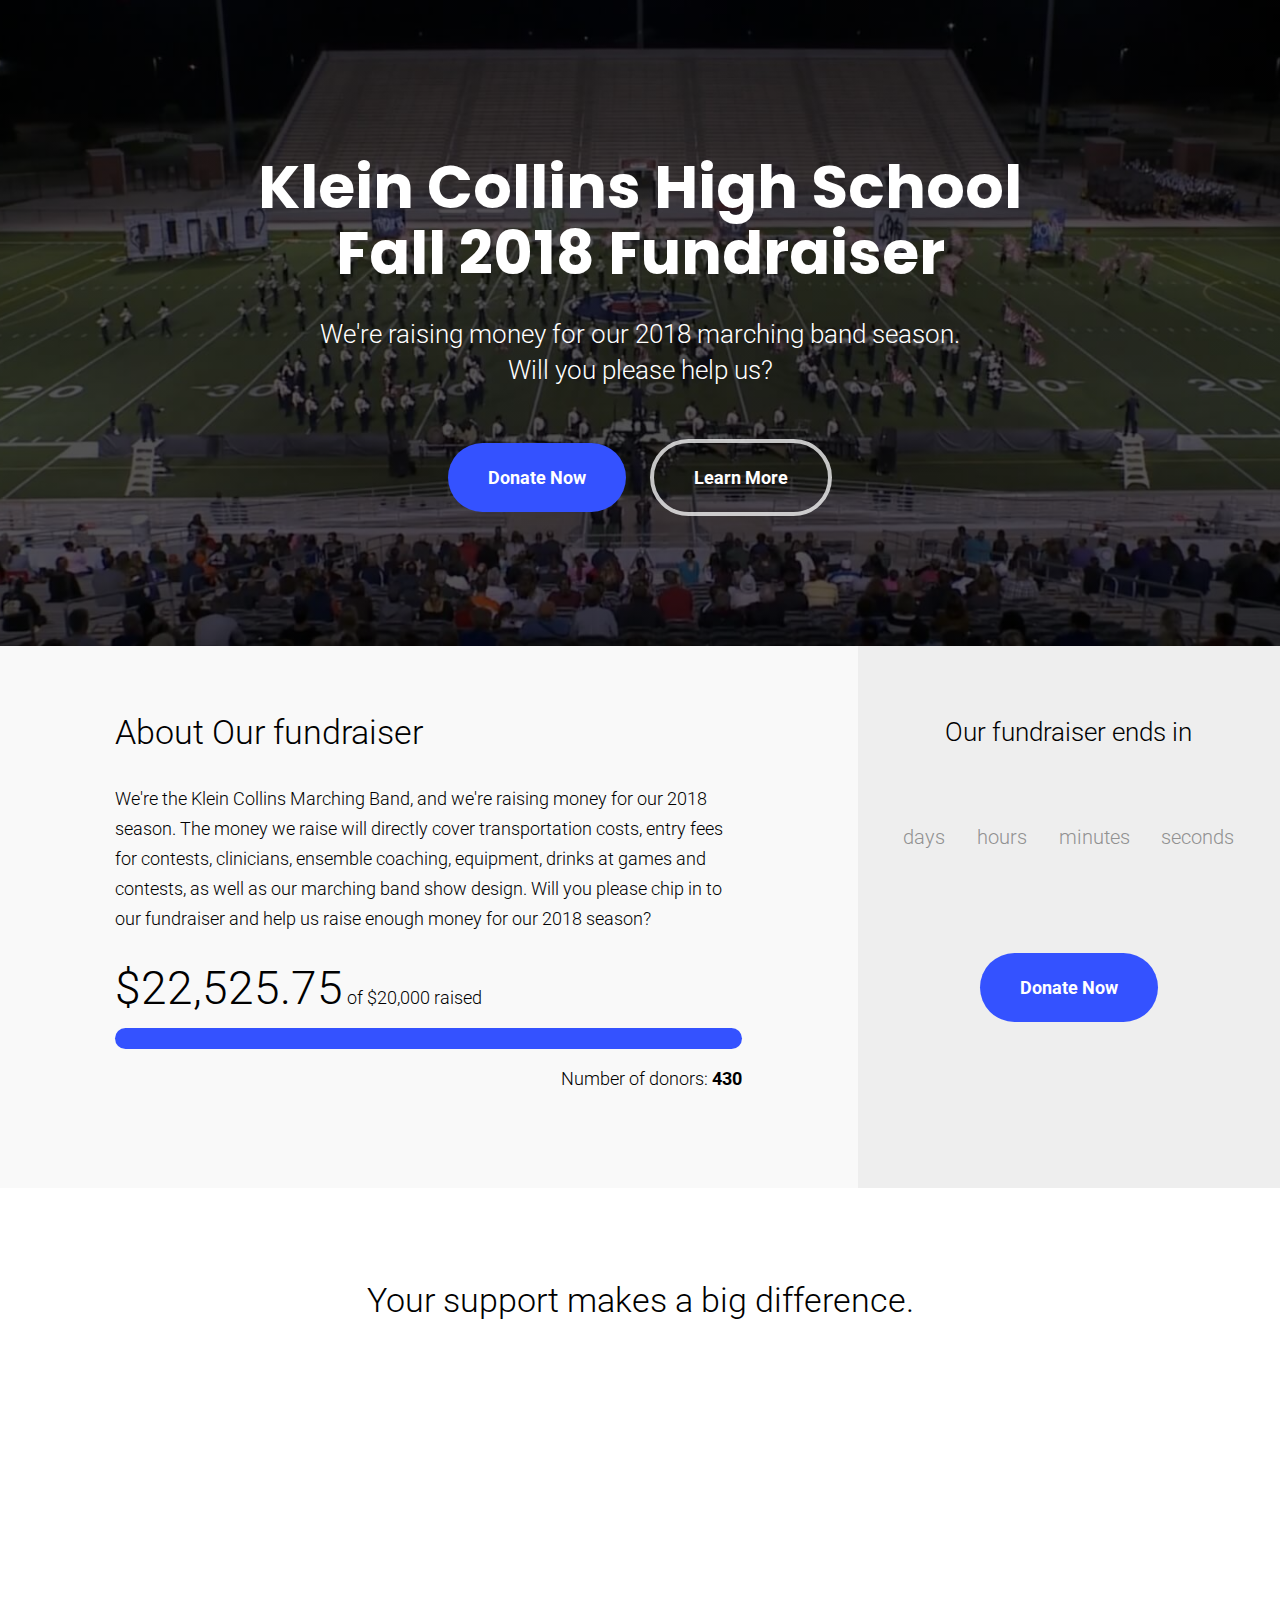
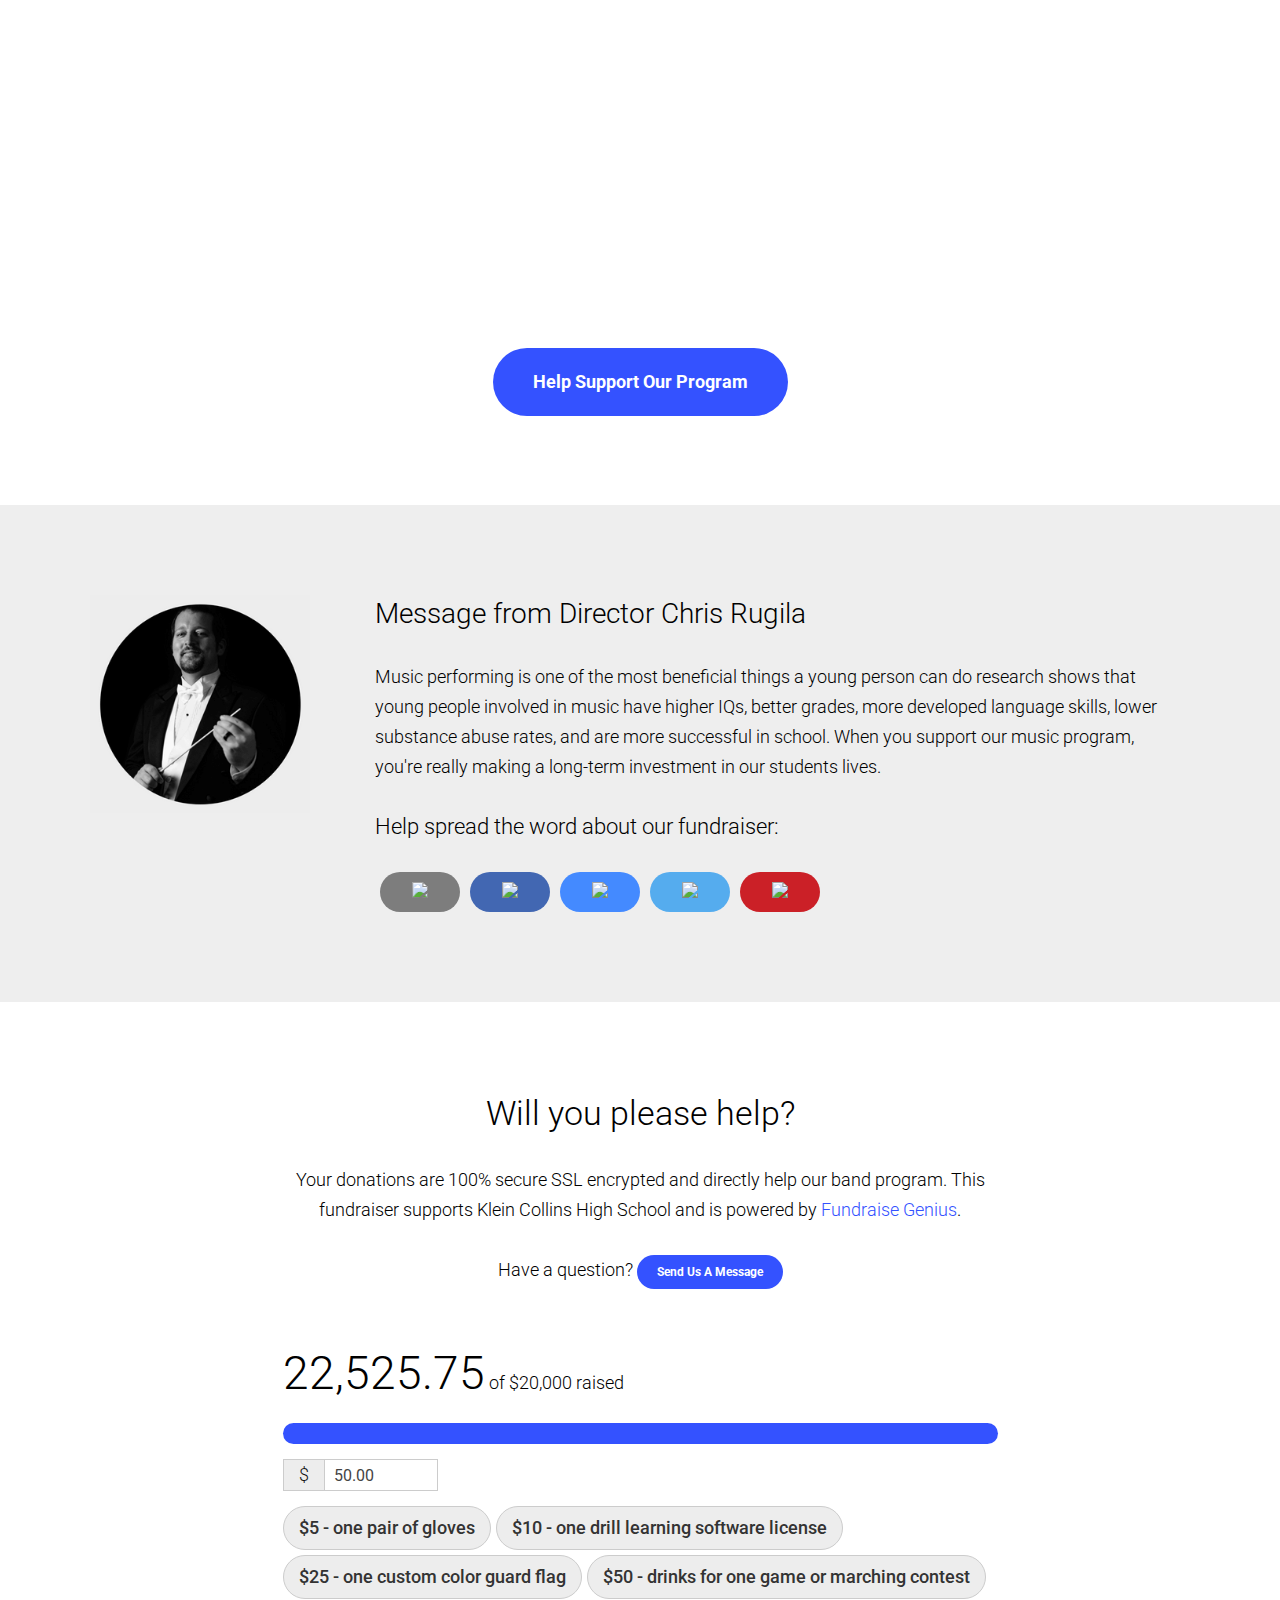
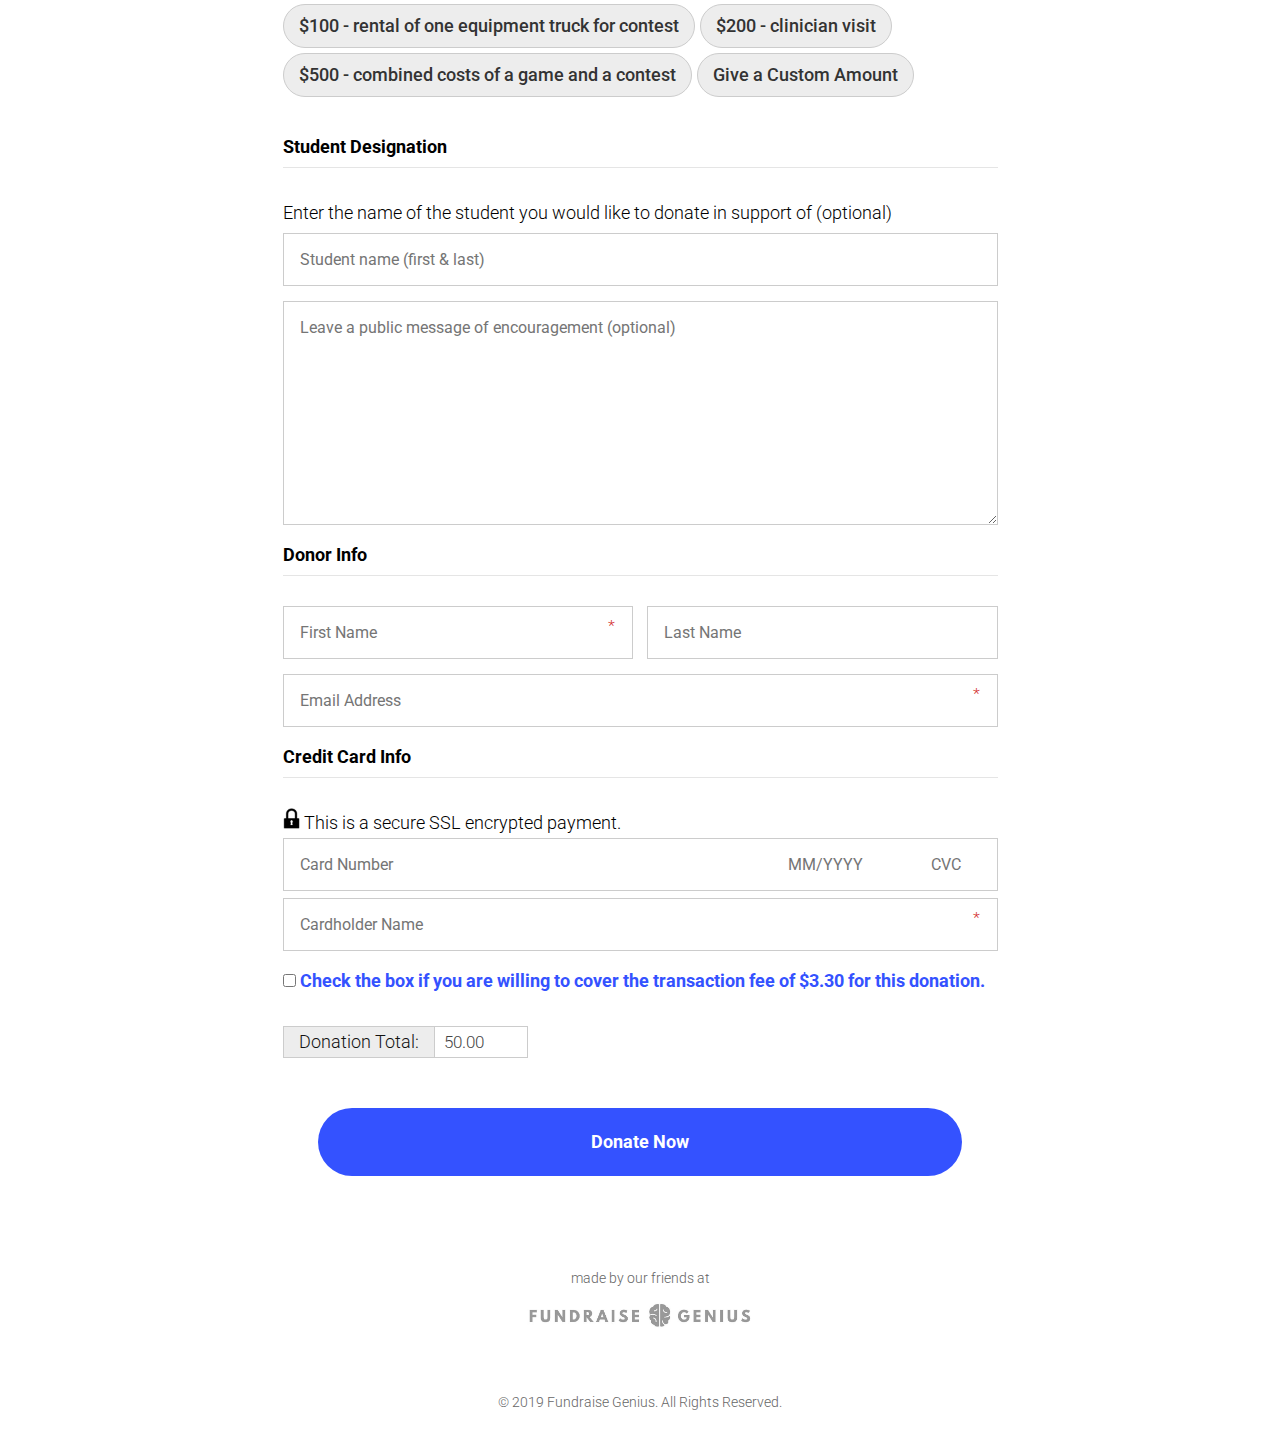
==== commit 205065aa: "pushing" ====
--- a/index.html
+++ b/index.html
@@ -96,8 +96,7 @@
                          </p>
                     </div>
                     <a class="btn btn-large btn-blue" href="#donate" style="display:inline-block;">Help
-                         Support Our
-                         Program</a>
+                         Support Our Program</a>
                </div>
           </section>
           <!-- Message Section -->
@@ -187,7 +186,7 @@
                          </p>
                          <form action="" method="post" id="donate-">
                               <!-- Form Submission is currently prevented with e.preventDefault() on lines 3-7 of main.js 
-                              FORM SHOULD HAVE THE ID OF "donate-form" -->
+                              Form should have the id of "donate-form" in order for validation to work -->
                               <div style="margin-bottom: 5px;">
                                    <label for="studentname">
                                         Enter the name of the student you would like to donate in support of (optional)
@@ -267,14 +266,13 @@
                                    </div>
                               </p>
 
-                              <input type="submit" class="btn btn-large btn-blue" href="#donate"
-                                   id="submit-donation-btn" value="Donate Now">
+                              <button type="submit" class="btn btn-large btn-blue" href="#donate"
+                                   id="submit-donation-btn" value="Donate Now">Donate Now</button>
                          </form>
                     </div>
                </div>
           </section>
      </main>
-
      <!-- Footer -->
      <footer>
           <div class="text-center text-small text-gray">made by our friends at</div>
@@ -288,13 +286,11 @@
           <i class="fas fa-chevron-up"></i>
      </a>
      </div>
-
      <!-- jQuery -->
      <script src="https://code.jquery.com/jquery-3.4.0.min.js"
           integrity="sha256-BJeo0qm959uMBGb65z40ejJYGSgR7REI4+CW1fNKwOg=" crossorigin="anonymous"></script>
      <script src="https://cdnjs.cloudflare.com/ajax/libs/jquery.payment/3.0.0/jquery.payment.min.js"></script>
      <script src="./js/main.js"></script>
-
 </body>
 
 </html>--- a/style.css
+++ b/style.css
@@ -195,7 +195,7 @@
 }
 @media only screen and (max-width: 768px) {
      .btn {
-          letter-spacing: 0px;
+          letter-spacing: 0em; /* 0.0625em; */
      }
 }
 
@@ -1066,9 +1066,12 @@
      }
 }
 
-input[type="submit"]#submit-donation-btn {
+button[type="submit"]#submit-donation-btn {
+     display: block;
      font-size: 18px;
-     width: 100%;
+     width: 90%;
+     margin: 5px auto;
+     padding: 24px 10px;
 }
 
 .footer-logo {
